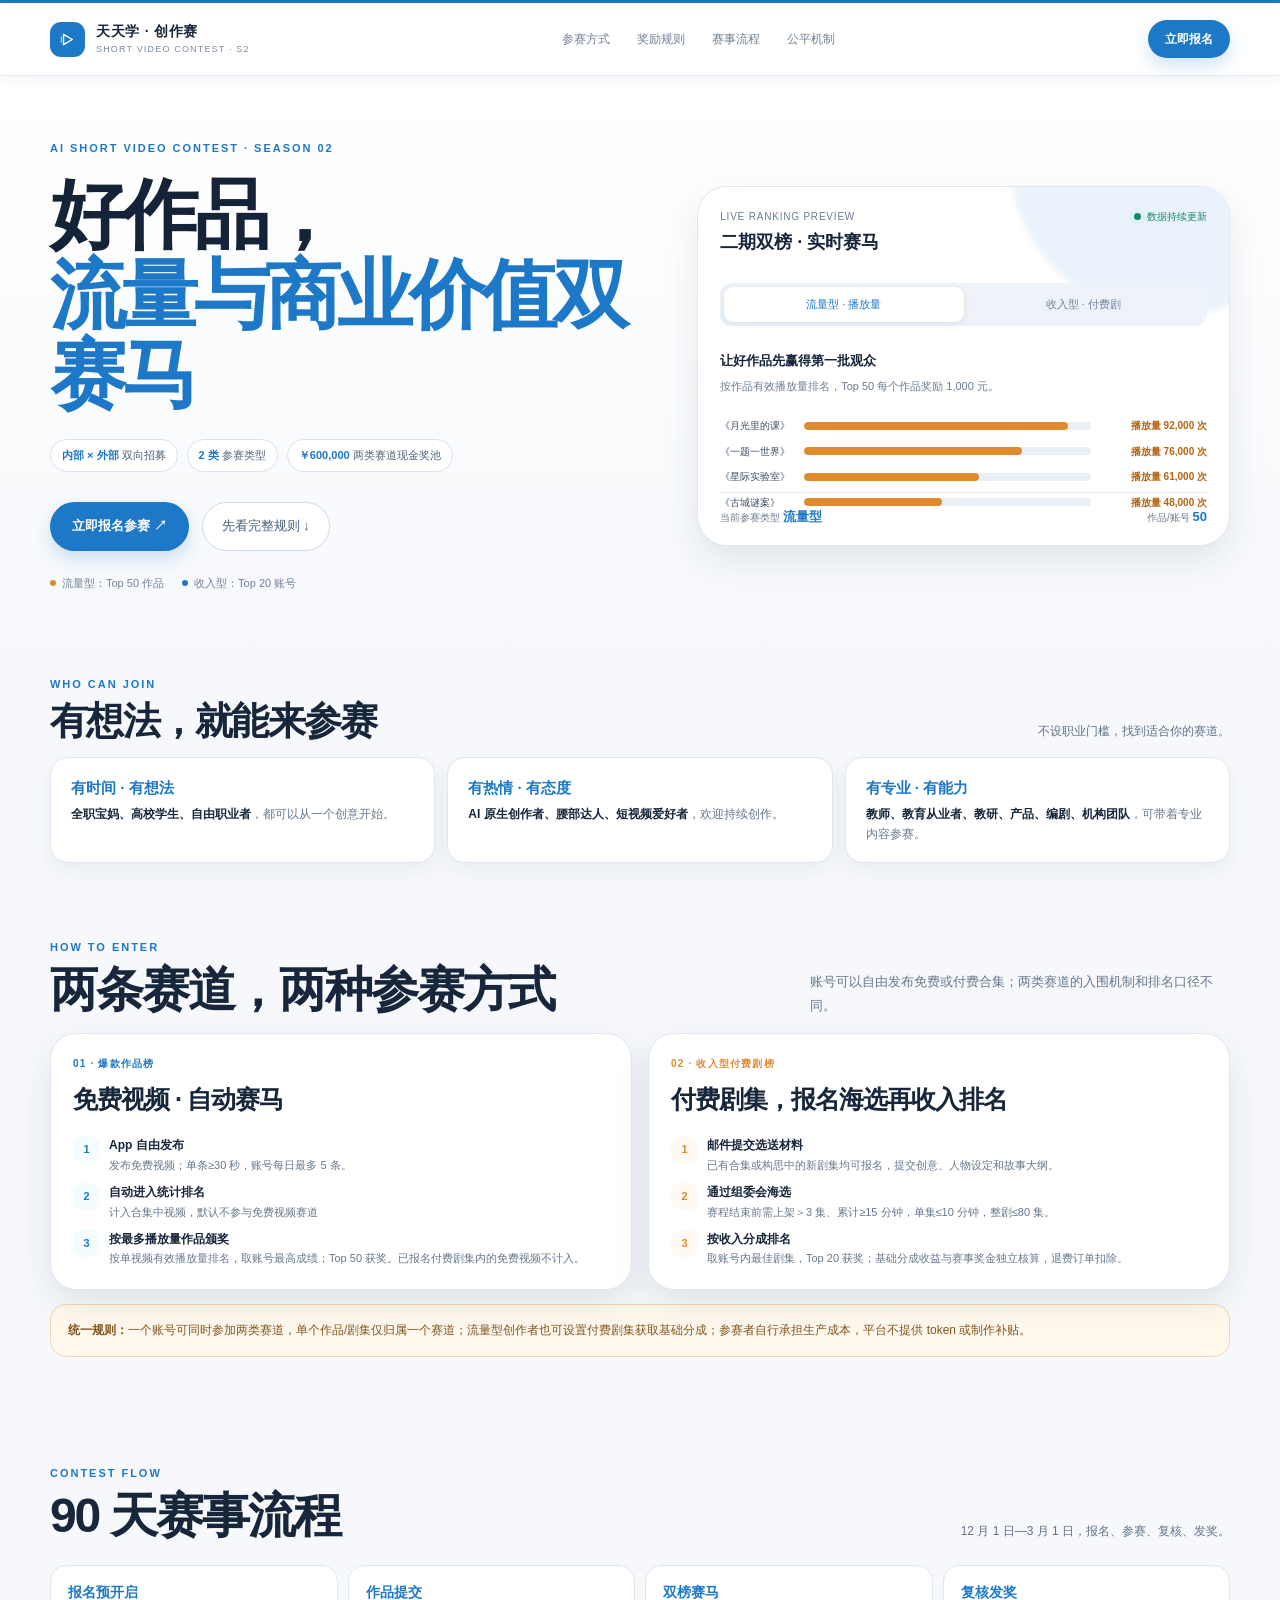
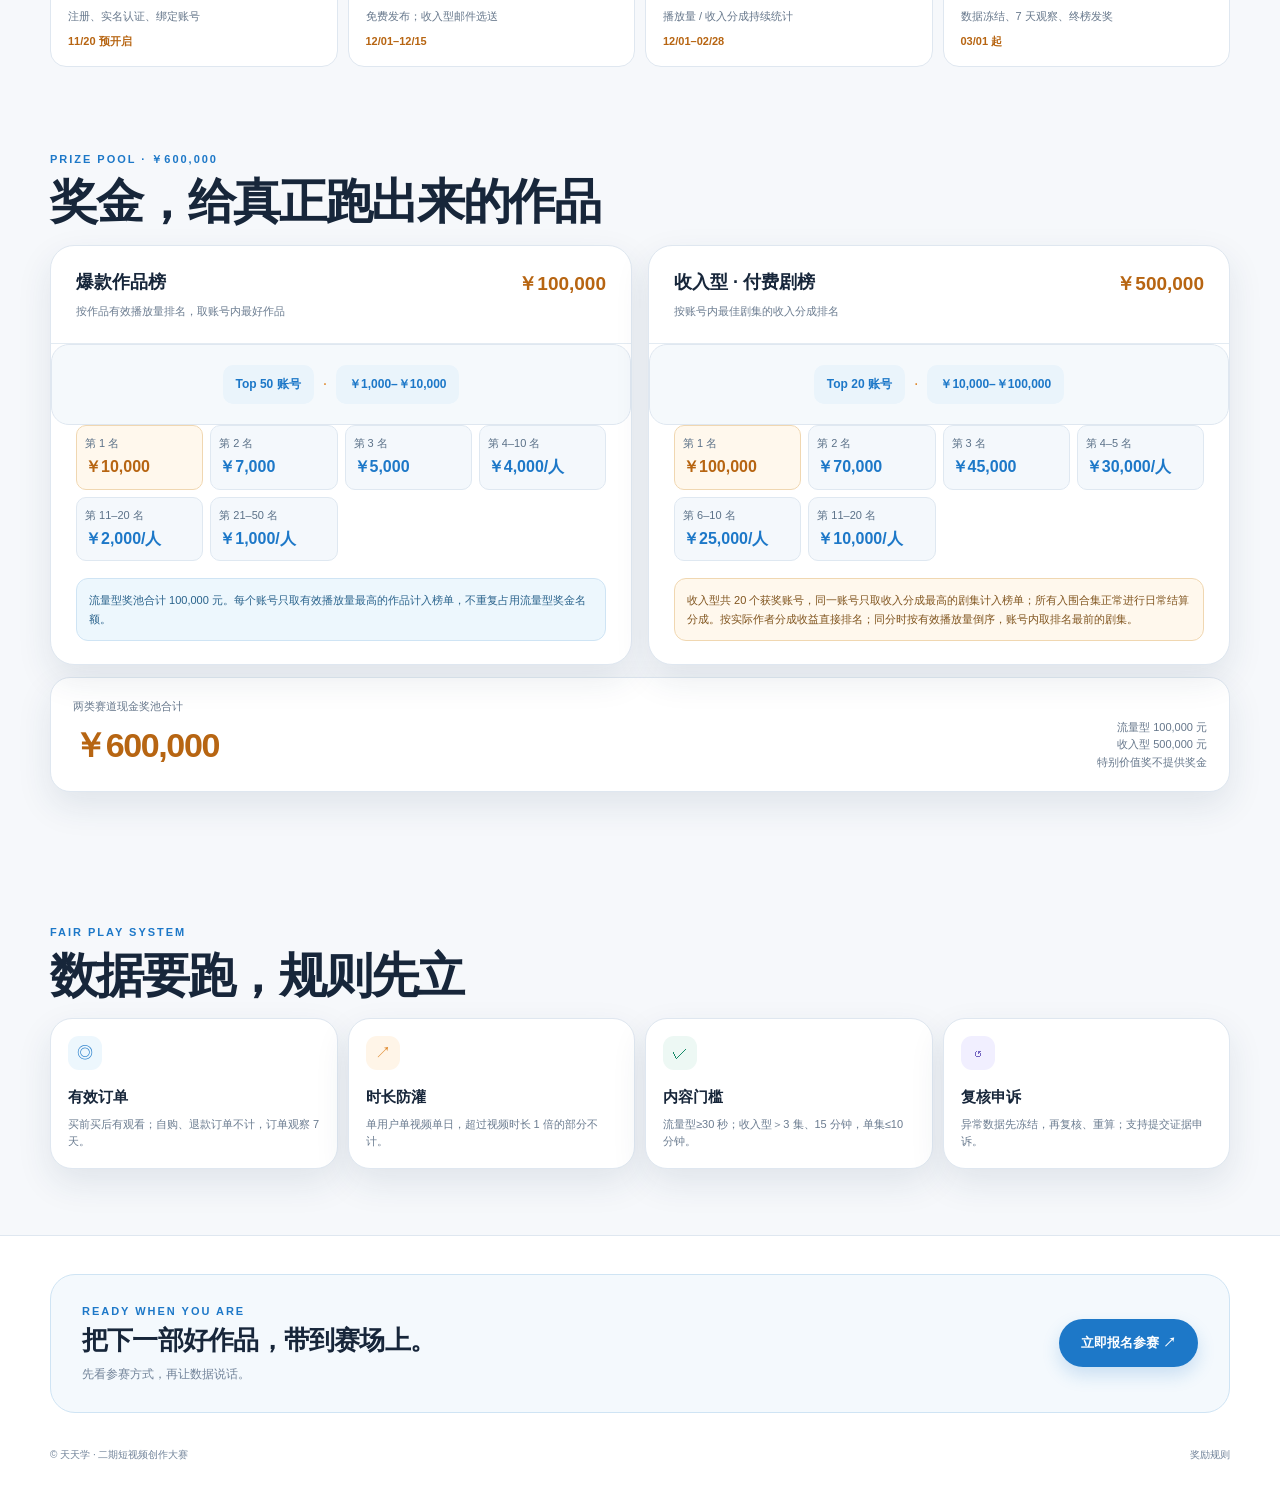
==== contest/index.html @ 8c6a4ad8 "feat: add contest signup demo flow" ====
<!doctype html>
<html lang="zh-CN">
<head>
  <meta charset="utf-8">
  <meta name="viewport" content="width=device-width, initial-scale=1, viewport-fit=cover">
  <meta name="theme-color" content="#ffffff">
  <title>二期短视频创作大赛｜流量与收入双赛马</title>
  <style>
    :root{
      --bg:#07111e;--bg2:#0c1a2b;--panel:#0f2237;--panel2:#112a43;--line:rgba(189,219,249,.14);
      --text:#eff6ff;--muted:#8da7be;--soft:#bfd1e2;--gold:#f4bd67;--gold2:#ffd99b;
      --cyan:#7dd9ff;--blue:#7e9cff;--green:#7fe0b3;--danger:#ff9d9d;--shadow:0 20px 70px rgba(0,0,0,.28);
      --radius:24px;--max:1180px;
    }
    *{box-sizing:border-box}html{scroll-behavior:smooth}body{margin:0;background:radial-gradient(circle at 15% -10%,#1d4160 0,transparent 38%),radial-gradient(circle at 96% 14%,#2d2648 0,transparent 26%),var(--bg);color:var(--text);font-family:-apple-system,BlinkMacSystemFont,"PingFang SC","Noto Sans SC","Microsoft YaHei",sans-serif;line-height:1.55;-webkit-font-smoothing:antialiased}a{color:inherit;text-decoration:none}button,input{font:inherit}button{cursor:pointer}::selection{background:#7dd9ff33}.wrap{width:min(var(--max),calc(100% - 40px));margin:0 auto}.eyebrow{color:var(--gold);font-size:11px;letter-spacing:.18em;font-weight:800;text-transform:uppercase}.muted{color:var(--muted)}
    .topline{height:3px;background:linear-gradient(90deg,var(--gold),#ff8b6b 36%,var(--cyan) 72%,#8f9bff)}
    .nav{position:sticky;top:0;z-index:20;background:rgba(7,17,30,.82);backdrop-filter:blur(18px);border-bottom:1px solid var(--line)}.nav-inner{height:72px;display:flex;align-items:center;justify-content:space-between;gap:20px}.brand{display:flex;align-items:center;gap:11px}.brand-mark{width:35px;height:35px;border:1px solid #ffffff32;border-radius:11px;display:grid;place-items:center;background:linear-gradient(145deg,#f6bf6a,#c17645 55%,#6b4166);box-shadow:0 0 0 4px #f4bd6711,0 8px 24px #0005}.brand-mark svg{width:19px}.brand strong{display:block;font-size:14px;letter-spacing:.05em}.brand small{display:block;color:var(--muted);font-size:9px;letter-spacing:.13em;margin-top:1px}.nav-links{display:flex;align-items:center;gap:27px;color:var(--soft);font-size:12px}.nav-links a{opacity:.82;transition:.2s}.nav-links a:hover{color:var(--gold2);opacity:1}.nav-cta,.hero-cta{border:0;border-radius:999px;background:linear-gradient(135deg,#f7c16d,#db8a61);color:#25180d;font-weight:800;box-shadow:0 10px 28px #e69f5d35;transition:transform .2s,box-shadow .2s}.nav-cta{padding:10px 17px;font-size:12px}.nav-cta:hover,.hero-cta:hover{transform:translateY(-2px);box-shadow:0 15px 34px #e69f5d55}.mobile-menu{display:none;border:0;background:#ffffff0e;color:var(--text);width:38px;height:38px;border-radius:11px}
    .hero{position:relative;padding:86px 0 80px;overflow:hidden}.hero:before{content:"";position:absolute;inset:0;pointer-events:none;background:linear-gradient(90deg,transparent 0 58%,#f4bd6708 58% 58.2%,transparent 58.2% 100%),linear-gradient(0deg,transparent 0 76%,#7dd9ff08 76% 76.2%,transparent 76.2% 100%);mask-image:linear-gradient(180deg,#000,transparent)}.hero-grid{position:relative;display:grid;grid-template-columns:1.04fr .96fr;align-items:center;gap:70px}.hero h1{font-size:clamp(42px,6vw,76px);line-height:1.05;letter-spacing:-.055em;margin:18px 0 21px;max-width:640px}.hero h1 span{background:linear-gradient(100deg,#fff 6%,#f4bd67 56%,#7dd9ff 96%);-webkit-background-clip:text;background-clip:text;color:transparent}.hero-lede{max-width:530px;color:var(--soft);font-size:17px;line-height:1.8;margin:0}.hero-badges{display:flex;flex-wrap:wrap;gap:9px;margin:25px 0 30px}.badge{border:1px solid var(--line);border-radius:999px;padding:7px 11px;color:var(--soft);font-size:11px;background:#ffffff06}.badge b{color:var(--gold2);font-weight:700}.hero-actions{display:flex;align-items:center;gap:13px;flex-wrap:wrap}.hero-cta{padding:14px 22px;font-size:13px}.ghost-cta{border:1px solid var(--line);background:#ffffff05;border-radius:999px;padding:13px 19px;color:var(--soft);font-size:13px;transition:.2s}.ghost-cta:hover{background:#ffffff0f;border-color:#ffffff35;color:#fff}.hero-footnote{display:flex;gap:18px;margin-top:24px;color:var(--muted);font-size:11px}.hero-footnote span{display:inline-flex;align-items:center;gap:6px}.dot{width:6px;height:6px;border-radius:50%;background:var(--gold)}.dot.blue{background:var(--cyan)}
    .scoreboard{position:relative;min-height:405px;padding:22px;border:1px solid #ffffff1b;border-radius:30px;background:linear-gradient(160deg,#16324bdb,#0c1728e6);box-shadow:var(--shadow);overflow:hidden}.scoreboard:before{content:"";position:absolute;width:320px;height:320px;border-radius:50%;top:-190px;right:-100px;background:#f4bd6726;filter:blur(3px)}.score-top{position:relative;display:flex;align-items:flex-start;justify-content:space-between;gap:12px}.score-top small{display:block;color:var(--muted);font-size:10px;letter-spacing:.08em}.score-top h3{font-size:18px;margin:5px 0 0}.live-dot{display:flex;align-items:center;gap:6px;color:var(--green);font-size:10px}.live-dot i{width:7px;height:7px;border-radius:50%;background:var(--green);box-shadow:0 0 0 5px #7fe0b31c}.score-tabs{position:relative;display:grid;grid-template-columns:1fr 1fr;margin-top:26px;padding:4px;border-radius:12px;background:#06132199}.score-tab{border:0;background:transparent;color:var(--muted);padding:9px;border-radius:9px;font-size:11px}.score-tab.active{color:#fff;background:#ffffff12;box-shadow:inset 0 0 0 1px #ffffff12}.score-main{position:relative;margin-top:25px}.score-main h4{margin:0 0 7px;font-size:13px;color:var(--soft)}.score-main p{margin:0;color:var(--muted);font-size:11px;line-height:1.6}.score-bars{display:grid;gap:12px;margin-top:22px}.bar-row{display:grid;grid-template-columns:76px 1fr 47px;align-items:center;gap:8px;font-size:10px}.bar-row label{color:var(--soft);white-space:nowrap;overflow:hidden;text-overflow:ellipsis}.bar-track{height:8px;border-radius:99px;background:#ffffff0d;overflow:hidden}.bar-fill{height:100%;border-radius:99px;background:linear-gradient(90deg,var(--gold),#f28b69)}.bar-fill.blue{background:linear-gradient(90deg,var(--cyan),var(--blue))}.bar-row em{font-style:normal;text-align:right;color:var(--gold2);font-weight:700}.score-footer{position:absolute;left:22px;right:22px;bottom:18px;display:flex;justify-content:space-between;gap:12px;padding-top:14px;border-top:1px solid var(--line);font-size:10px;color:var(--muted)}.score-footer strong{color:#fff;font-size:13px}
    .section{padding:95px 0}.section-head{display:flex;align-items:end;justify-content:space-between;gap:30px;margin-bottom:30px}.section-head h2{font-size:clamp(29px,4vw,48px);line-height:1.1;letter-spacing:-.045em;margin:8px 0 0}.section-head p{max-width:420px;color:var(--muted);font-size:13px;line-height:1.8;margin:0}.objectives{display:grid;grid-template-columns:repeat(3,1fr);gap:14px}.objective{position:relative;padding:23px;border:1px solid var(--line);border-radius:var(--radius);background:linear-gradient(145deg,#ffffff0a,#ffffff03);min-height:185px;overflow:hidden}.objective:after{content:"";position:absolute;width:140px;height:140px;border-radius:50%;right:-50px;bottom:-65px;background:#7dd9ff0b}.objective:nth-child(2):after{background:#f4bd670d}.objective:nth-child(3):after{background:#8d86ff12}.objective-no{display:inline-grid;place-items:center;width:30px;height:30px;border-radius:10px;background:#ffffff0b;color:var(--gold);font-size:11px;font-weight:800}.objective h3{font-size:17px;margin:20px 0 7px}.objective p{color:var(--muted);font-size:12px;line-height:1.75;margin:0;max-width:260px}
    .track-grid{display:grid;grid-template-columns:1fr 1fr;gap:16px}.track{position:relative;padding:28px;border:1px solid var(--line);border-radius:26px;min-height:370px;overflow:hidden}.track.flow{background:linear-gradient(145deg,#162f49,#102239)}.track.sales{background:linear-gradient(145deg,#2d2431,#171c2d)}.track:before{content:"";position:absolute;inset:auto -60px -110px auto;width:280px;height:280px;border-radius:50%;background:#7dd9ff10}.track.sales:before{background:#f4bd6711}.track-head{position:relative;display:flex;justify-content:space-between;gap:15px}.track-kicker{font-size:10px;color:var(--cyan);letter-spacing:.12em;font-weight:800}.sales .track-kicker{color:var(--gold)}.track h3{font-size:28px;margin:8px 0 9px;letter-spacing:-.04em}.track-desc{position:relative;color:var(--soft);font-size:13px;line-height:1.75;max-width:380px;margin:0}.track-chip{flex:none;align-self:flex-start;padding:7px 9px;border-radius:8px;color:#c9f0ff;background:#7dd9ff12;border:1px solid #7dd9ff2b;font-size:10px}.sales .track-chip{color:#ffe1ac;background:#f4bd6712;border-color:#f4bd672d}.track-metrics{position:relative;display:grid;grid-template-columns:repeat(3,1fr);gap:8px;margin-top:26px}.track-metrics div{padding:11px 10px;border-radius:12px;background:#ffffff08}.track-metrics b{display:block;font-size:19px}.track-metrics span{display:block;color:var(--muted);font-size:10px;margin-top:2px}.track-foot{position:absolute;bottom:25px;left:28px;right:28px;display:flex;align-items:center;justify-content:space-between;gap:10px;padding-top:17px;border-top:1px solid #ffffff14;color:var(--muted);font-size:11px}.track-foot a{color:var(--gold2);font-weight:700}.flow .track-foot a{color:var(--cyan)}
    .timeline{display:grid;grid-template-columns:repeat(7,1fr);gap:0;position:relative}.timeline:before{content:"";position:absolute;top:18px;left:8%;right:8%;height:1px;background:linear-gradient(90deg,var(--gold),#ffffff30 52%,var(--cyan))}.step{position:relative;text-align:center}.step-dot{position:relative;margin:0 auto 17px;width:36px;height:36px;display:grid;place-items:center;border:1px solid #ffffff32;border-radius:50%;background:var(--bg2);color:var(--gold);font-size:11px;font-weight:800;box-shadow:0 0 0 6px var(--bg)}.step:nth-child(n+5) .step-dot{color:var(--cyan)}.step b{display:block;font-size:12px}.step span{display:block;color:var(--muted);font-size:10px;line-height:1.6;margin:6px auto 0;max-width:104px}
    .rules-grid{display:grid;grid-template-columns:1fr 1fr;gap:16px}.rule-card{border:1px solid var(--line);border-radius:24px;background:#ffffff05;overflow:hidden}.rule-card-head{padding:23px 25px;border-bottom:1px solid var(--line);display:flex;align-items:flex-start;justify-content:space-between;gap:15px}.rule-card-head h3{font-size:18px;margin:0}.rule-card-head p{font-size:11px;color:var(--muted);margin:6px 0 0}.rule-card-head .sum{font-size:19px;color:var(--gold);font-weight:800;white-space:nowrap}.rule-list{list-style:none;padding:6px 25px 18px;margin:0}.rule-list li{position:relative;padding:12px 0 12px 22px;border-bottom:1px solid #ffffff0b;color:var(--soft);font-size:12px}.rule-list li:last-child{border-bottom:0}.rule-list li:before{content:"";position:absolute;left:0;top:18px;width:8px;height:8px;border-radius:50%;background:var(--gold)}.flow-card .rule-list li:before{background:var(--cyan)}.rule-list b{color:#fff}.winner-note{margin:0 25px 23px;padding:12px;border-radius:12px;background:#f4bd6710;border:1px solid #f4bd6724;color:#f8dbaa;font-size:11px;line-height:1.65}.flow-card .winner-note{background:#7dd9ff0d;border-color:#7dd9ff24;color:#c6efff}.prize-ladder{display:grid;grid-template-columns:repeat(4,1fr);gap:7px;padding:0 25px 17px}.prize-row{padding:9px 8px;border-radius:10px;background:#ffffff08;min-height:55px}.prize-row small{display:block;color:var(--muted);font-size:9px}.prize-row strong{display:block;margin-top:3px;color:#fff;font-size:14px}.prize-row:first-child{background:linear-gradient(135deg,#f4bd672c,#ffffff08);border:1px solid #f4bd6740}.prize-row:first-child strong{color:var(--gold2)}
    .formula{display:flex;align-items:center;justify-content:center;gap:9px;flex-wrap:wrap;padding:20px;border:1px solid var(--line);border-radius:18px;background:linear-gradient(145deg,#ffffff09,#ffffff03);font-size:12px;color:var(--soft)}.formula strong{padding:10px 13px;border-radius:10px;background:#7dd9ff11;color:#cff4ff}.formula i{font-style:normal;color:var(--gold);font-size:16px}.formula em{font-style:normal;color:var(--muted);font-size:10px}.pool-total{display:flex;align-items:end;justify-content:space-between;gap:20px;margin-top:15px;padding:20px 22px;border-radius:20px;background:linear-gradient(110deg,#1e3148,#18233b);border:1px solid #ffffff18}.pool-total small{display:block;color:var(--muted);font-size:11px}.pool-total strong{display:block;margin-top:4px;color:var(--gold2);font-size:34px;letter-spacing:-.04em}.pool-total span{color:var(--soft);font-size:11px;line-height:1.6;text-align:right;max-width:220px}
    .governance{display:grid;grid-template-columns:1fr 1fr;gap:14px}.gov-card{padding:23px;border:1px solid var(--line);border-radius:22px;background:#ffffff05}.gov-card h3{font-size:16px;margin:0 0 7px}.gov-card p{margin:0;color:var(--muted);font-size:12px;line-height:1.75}.gov-icon{width:34px;height:34px;border-radius:11px;display:grid;place-items:center;margin-bottom:15px;background:#7dd9ff11;color:var(--cyan)}.gov-card:nth-child(2) .gov-icon{background:#f4bd6711;color:var(--gold)}.gov-card:nth-child(3) .gov-icon{background:#7fe0b311;color:var(--green)}.gov-card:nth-child(4) .gov-icon{background:#9b8dff12;color:#bbb1ff}.accordion{border-top:1px solid var(--line)}.accordion-item{border-bottom:1px solid var(--line)}.accordion-btn{width:100%;display:flex;align-items:center;justify-content:space-between;gap:16px;padding:18px 0;border:0;background:none;color:#fff;text-align:left;font-weight:700;font-size:13px}.accordion-btn span:last-child{color:var(--muted);font-size:18px;font-weight:400;transition:transform .2s}.accordion-btn[aria-expanded="true"] span:last-child{transform:rotate(45deg);color:var(--gold)}.accordion-panel{display:grid;grid-template-rows:0fr;transition:grid-template-rows .25s}.accordion-panel>div{overflow:hidden;color:var(--muted);font-size:12px;line-height:1.8}.accordion-panel.open{grid-template-rows:1fr}.accordion-panel.open>div{padding:0 0 17px}.accordion-panel ul{margin:0;padding-left:18px}.accordion-panel li{margin:5px 0}
    .faq{display:grid;grid-template-columns:.82fr 1.18fr;gap:60px;align-items:start}.faq-intro h2{margin:8px 0 12px;font-size:clamp(30px,4vw,48px);line-height:1.08;letter-spacing:-.05em}.faq-intro p{margin:0;color:var(--muted);font-size:13px;line-height:1.8}.faq-list .accordion-btn{padding:16px 0;font-size:12px}.faq-list .accordion-panel>div{font-size:11px}
    .footer{padding:75px 0 40px;border-top:1px solid var(--line);background:linear-gradient(180deg,transparent,#06101b)}.footer-cta{display:flex;align-items:center;justify-content:space-between;gap:25px;padding:28px 31px;border:1px solid #f4bd6736;border-radius:25px;background:linear-gradient(110deg,#f4bd6714,#7dd9ff09)}.footer-cta h2{margin:0;font-size:26px;letter-spacing:-.03em}.footer-cta p{margin:5px 0 0;color:var(--muted);font-size:12px}.footer-bottom{display:flex;justify-content:space-between;gap:20px;margin-top:34px;color:#668096;font-size:10px}.footer-links{display:flex;gap:17px}.footer-links a:hover{color:var(--soft)}
    .modal-backdrop{position:fixed;z-index:50;inset:0;padding:20px;display:none;align-items:center;justify-content:center;background:#02060dcc;backdrop-filter:blur(8px)}.modal-backdrop.show{display:flex}.modal{width:min(520px,100%);max-height:90vh;overflow:auto;border:1px solid #ffffff24;border-radius:25px;background:linear-gradient(160deg,#13283f,#0c1828);box-shadow:var(--shadow);padding:27px}.modal-head{display:flex;align-items:flex-start;justify-content:space-between;gap:15px}.modal-head h3{margin:0;font-size:22px}.modal-head p{margin:6px 0 0;color:var(--muted);font-size:12px}.modal-close{width:32px;height:32px;border:1px solid var(--line);border-radius:10px;background:#ffffff08;color:var(--soft);font-size:19px}.form-grid{display:grid;gap:14px;margin-top:23px}.field label{display:block;color:var(--soft);font-size:11px;margin-bottom:6px}.field input,.field select{width:100%;height:44px;border:1px solid var(--line);border-radius:11px;background:#ffffff08;color:#fff;padding:0 12px;outline:none}.field input:focus,.field select:focus{border-color:#7dd9ff73;box-shadow:0 0 0 3px #7dd9ff12}.type-choice{display:grid;grid-template-columns:1fr 1fr;gap:9px}.type-choice label{position:relative;display:block;padding:13px;border:1px solid var(--line);border-radius:12px;background:#ffffff05;color:var(--soft);font-size:12px;cursor:pointer}.type-choice input{position:absolute;opacity:0}.type-choice label:has(input:checked){border-color:#f4bd6773;background:#f4bd6712;color:#fff}.modal-note{margin-top:15px;padding:11px;border-radius:10px;background:#ffffff08;color:var(--muted);font-size:10px;line-height:1.65}.modal-actions{display:flex;gap:10px;margin-top:20px}.modal-actions button{flex:1;height:44px;border-radius:11px}.modal-submit{border:0;background:linear-gradient(135deg,#f7c16d,#db8a61);color:#25180d;font-weight:800}.modal-cancel{border:1px solid var(--line);background:#ffffff06;color:var(--soft)}.toast{position:fixed;z-index:60;left:50%;bottom:25px;transform:translateX(-50%) translateY(20px);opacity:0;pointer-events:none;max-width:calc(100% - 40px);padding:12px 15px;border:1px solid #ffffff24;border-radius:12px;background:#10283eeF;color:#fff;font-size:12px;box-shadow:var(--shadow);transition:.25s}.toast.show{opacity:1;transform:translateX(-50%)}
    @media(max-width:900px){.hero-grid{gap:35px}.timeline{grid-template-columns:repeat(4,1fr);row-gap:28px}.timeline:before{display:none}.step-dot{margin-bottom:10px}.rules-grid,.governance{grid-template-columns:1fr}.faq{gap:30px}}
    @media(max-width:680px){.wrap{width:min(100% - 28px,540px)}.nav-inner{height:62px}.nav-links{display:none;position:absolute;top:62px;left:14px;right:14px;padding:12px;border:1px solid var(--line);border-radius:16px;background:#0d1c2df7;box-shadow:var(--shadow)}.nav-links.mobile-open{display:grid;gap:0}.nav-links.mobile-open a{padding:11px 8px;border-bottom:1px solid #ffffff0b}.nav-links.mobile-open a:last-child{border-bottom:0}.mobile-menu{display:grid;place-items:center}.hero{padding:57px 0 55px}.hero-grid{grid-template-columns:1fr;gap:38px}.hero h1{font-size:46px}.hero-lede{font-size:15px}.hero-footnote{flex-wrap:wrap;gap:10px 15px}.scoreboard{min-height:370px}.section{padding:67px 0}.section-head{display:block;margin-bottom:22px}.section-head p{margin-top:12px}.objectives,.track-grid{grid-template-columns:1fr}.objective{min-height:auto}.track{min-height:355px}.timeline{grid-template-columns:repeat(2,1fr);gap:25px 8px}.step{padding:0 3px}.step span{max-width:140px}.prize-ladder{grid-template-columns:repeat(3,1fr)}.formula{justify-content:flex-start}.pool-total{display:block}.pool-total span{display:block;text-align:left;margin-top:8px}.footer-cta{display:block;padding:23px}.footer-cta .hero-cta{margin-top:17px}.footer-bottom{display:block}.footer-links{margin-top:12px}.modal{padding:22px}.hero-actions{width:100%}.hero-cta,.ghost-cta{flex:1;text-align:center}.brand small{display:none}}
    @media(max-width:380px){.hero h1{font-size:41px}.track-metrics b{font-size:17px}.prize-ladder{grid-template-columns:repeat(2,1fr)}}
    .entry-grid{display:grid;grid-template-columns:1fr 1fr;gap:16px}.entry-card{padding:26px;border:1px solid var(--line);border-radius:26px;background:linear-gradient(145deg,#162f49,#102239)}.entry-card.sales-entry{background:linear-gradient(145deg,#2d2431,#171c2d)}.entry-card h3{margin:8px 0 9px;font-size:25px;letter-spacing:-.04em}.entry-card p{margin:0;color:var(--soft);font-size:13px;line-height:1.75}.entry-kicker{color:var(--cyan);font-size:10px;letter-spacing:.12em;font-weight:800}.sales-entry .entry-kicker{color:var(--gold)}.entry-steps{display:grid;gap:9px;margin-top:20px}.entry-step{display:grid;grid-template-columns:27px 1fr;gap:9px;align-items:start}.entry-step i{width:27px;height:27px;border-radius:9px;display:grid;place-items:center;background:#7dd9ff16;color:var(--cyan);font-style:normal;font-size:11px;font-weight:800}.sales-entry .entry-step i{background:#f4bd6716;color:var(--gold)}.entry-step b{display:block;font-size:12px}.entry-step span{display:block;margin-top:2px;color:var(--muted);font-size:11px;line-height:1.55}.entry-note{margin-top:14px;padding:15px 17px;border:1px solid #f4bd6730;border-radius:16px;background:#f4bd670b;color:#f8dbaa;font-size:12px;line-height:1.7}.value-award{margin-top:15px;padding:22px 25px;border:1px solid #9b8dff36;border-radius:22px;background:linear-gradient(110deg,#9b8dff10,#7dd9ff08)}.value-award-head{display:flex;align-items:flex-start;justify-content:space-between;gap:18px}.value-award h3{margin:0;font-size:18px}.value-award p{margin:5px 0 0;color:var(--muted);font-size:11px;line-height:1.6}.value-award strong{color:#d0caff;font-size:18px;white-space:nowrap}.value-award-grid{display:grid;grid-template-columns:repeat(3,1fr);gap:8px;margin-top:16px}.value-award-grid div{padding:11px;border-radius:11px;background:#ffffff08}.value-award-grid b{display:block;font-size:15px}.value-award-grid span{display:block;margin-top:3px;color:var(--muted);font-size:10px}.value-award-note{margin-top:13px;color:#bcb6e9;font-size:10px;line-height:1.6}
    @media(max-width:680px){.entry-grid{grid-template-columns:1fr}.value-award-head{display:block}.value-award-head strong{display:block;margin-top:10px}.value-award-grid{grid-template-columns:1fr}}

    /* S2 light mode: clear, compact and content-first */
    :root{
      --bg:#f6f8fb;--bg2:#ffffff;--panel:#ffffff;--panel2:#f8fafc;--line:#dfe7f0;
      --text:#17263a;--muted:#66778b;--soft:#3b4d63;--gold:#e08a2e;--gold2:#b76512;
      --cyan:#1d78c8;--blue:#4b69c6;--green:#168a68;--danger:#c74848;--shadow:0 14px 35px rgba(31,56,86,.10)
    }
    body{background:#f6f8fb;color:var(--text)}
    .topline{height:3px;background:#1d78c8}
    .nav{background:rgba(255,255,255,.94);border-bottom:1px solid #e4ebf3;box-shadow:0 3px 16px rgba(31,56,86,.06)}
    .nav-links.mobile-open{background:#fff!important;border-color:#dfe7f0;box-shadow:var(--shadow)}
    .brand-mark{background:#1d78c8;border:0;box-shadow:none}
    .brand small{color:#7b8b9d}.nav-links{color:#51647a}.nav-links a:hover{color:#1d78c8}
    .nav-cta,.hero-cta{background:#1d78c8;color:#fff;box-shadow:0 8px 18px rgba(29,120,200,.2)}
    .mobile-menu{background:#eef4fa;color:#1d78c8}
    .hero{padding:64px 0 54px;background:linear-gradient(180deg,#fff 0,#f6f8fb 100%)}
    .hero:before{background:none}.hero h1{color:#142337}.hero h1 span{background:none;color:#1d78c8}
    .hero-lede,.section-head p{color:#617389}.eyebrow{color:#1d78c8}.badge{border-color:#d8e3ee;background:#fff;color:#51647a}.badge b{color:#1d78c8}
    .ghost-cta{border-color:#cfdbe8;background:#fff;color:#466078}.ghost-cta:hover{background:#f1f6fb;border-color:#9ebbd6;color:#1d78c8}
    .hero-footnote{color:#718399}.dot{background:#e08a2e}.dot.blue{background:#1d78c8}
    .scoreboard,.objective,.track,.entry-card,.rule-card,.gov-card,.value-award,.modal{background:#fff!important;border-color:#dfe7f0;box-shadow:var(--shadow);color:var(--text)}
    .scoreboard{min-height:360px}.scoreboard:before{background:#eaf3fb}.score-top small,.score-main p,.score-footer,.track-desc,.entry-card p,.rule-card-head p,.gov-card p,.value-award p{color:#6b7c90}
    .score-top h3,.score-main h4,.track h3,.entry-card h3,.rule-card-head h3,.gov-card h3,.value-award h3{color:#17263a}
    .score-tabs{background:#edf3f8}.score-tab{color:#718399}.score-tab.active{background:#fff;color:#1d78c8;box-shadow:0 2px 7px rgba(31,56,86,.10)}
    .score-bars{gap:10px}.bar-track{background:#e8eff5}.bar-fill{background:#e08a2e}.bar-fill.blue{background:#1d78c8}.bar-row em{color:#b76512}.score-footer{border-color:#e3ebf2}.score-footer strong{color:#1d78c8}
    .bar-row{grid-template-columns:76px 1fr 108px}.bar-row em{white-space:nowrap;font-size:10px}
    .section{padding:66px 0}.section-head{margin-bottom:22px}.section-head h2{color:#17263a}.section-head p{font-size:12px}
    .objective{min-height:145px;padding:20px}.objective:after{background:#edf5fb}.objective h3{margin:14px 0 5px;font-size:16px}.objective p{color:#6b7c90}
    .track.flow,.track.sales{background:#fff!important}.track:before{background:#edf5fb}.track.sales:before{background:#fff5e8}.track-kicker{color:#1d78c8}.sales .track-kicker{color:#e08a2e}.track-chip{color:#1d78c8;background:#edf5fb;border-color:#cfe4f4}.sales .track-chip{color:#b76512;background:#fff5e8;border-color:#f0d7b1}.track-metrics div,.prize-row,.value-award-grid div{background:#f5f8fb}.track-metrics b{color:#17263a}.track-metrics span,.track-foot{color:#718399}.track-foot{border-color:#e3ebf2}.track-foot a{color:#1d78c8}.flow .track-foot a{color:#1d78c8}
    .timeline:before{background:#c5d8ea}.step-dot{background:#fff;border-color:#bdd2e6;box-shadow:0 0 0 6px #f6f8fb;color:#1d78c8}.step:nth-child(n+5) .step-dot{color:#e08a2e}.step b{color:#263b52}.step span{color:#718399}
    .rule-card-head{border-color:#e3ebf2}.rule-card-head .sum{color:#b76512}.rule-list li{border-color:#edf1f5;color:#53677e}.rule-list li:before{background:#e08a2e}.flow-card .rule-list li:before{background:#1d78c8}.rule-list b{color:#20364e}.formula{background:#f5f9fc;border-color:#dfe7f0;color:#53677e}.formula strong{background:#eaf4fb;color:#1d78c8}.formula i{color:#e08a2e}.formula em{color:#718399}.winner-note,.entry-note{background:#fff8ed;border-color:#f0d7b1;color:#80551f}.flow-card .winner-note{background:#edf7fd;border-color:#cfe4f4;color:#2a638c}.pool-total{background:#fff;border-color:#dfe7f0;box-shadow:var(--shadow)}.pool-total strong{color:#b76512}.pool-total span{color:#66778b}
    .value-award{background:#fff!important}.value-award strong{color:#b76512}.value-award-grid div{border:1px solid #e5ecf3}.value-award-grid span,.value-award-note{color:#718399}
    .governance .gov-icon{background:#edf7fd;color:#1d78c8}.governance .gov-card:nth-child(2) .gov-icon{background:#fff5e8;color:#e08a2e}.governance .gov-card:nth-child(3) .gov-icon{background:#edf8f4;color:#168a68}.governance .gov-card:nth-child(4) .gov-icon{background:#f1efff;color:#7465c1}
    .accordion,.accordion-item{border-color:#dfe7f0}.accordion-btn{color:#20364e}.accordion-btn span:last-child{color:#718399}.accordion-btn[aria-expanded="true"] span:last-child{color:#1d78c8}.accordion-panel>div{color:#66778b}
    .footer{padding:55px 0 32px;background:#fff;border-top:1px solid #dfe7f0}.footer-cta{background:#f4f9fd;border-color:#cfe4f4}.footer-cta h2{color:#17263a}.footer-cta p,.footer-bottom{color:#718399}.footer-links a:hover{color:#1d78c8}
    /* 极简信息架构：首屏 → 参赛方式 → 奖金 → 核心规则 */
    #why,#flow,#faq,#special-awards{display:none}
    #flow{display:block;padding:42px 0 18px}.flow-mini{display:grid;grid-template-columns:repeat(4,1fr);gap:10px}.flow-mini-card{padding:16px 17px;background:#fff;border:1px solid #dfe7f0;border-radius:16px}.flow-mini-card b{display:block;color:#1d78c8;font-size:14px}.flow-mini-card span{display:block;margin-top:5px;color:#66778b;font-size:11px;line-height:1.55}.flow-mini-card em{display:block;margin-top:8px;color:#b76512;font-style:normal;font-size:11px;font-weight:700}
    .footer-links a[href="#faq"],.footer-links a[href="#why"]{display:none}
    #entry .section-head p,#prizes .section-head p,#rules .section-head p{display:none}
    .entry-steps,.entry-note,#rules .accordion{display:none}
    .hero-lede{display:none}
    .entry-card{min-height:0;padding:22px}.entry-card p{font-size:14px;line-height:1.65;margin-top:8px}
    #entry .section-head p{display:block;color:#66778b;font-size:13px}
    #entry .entry-steps{display:grid;gap:9px;margin-top:18px}
    #entry .entry-note{display:block;margin-top:14px}
    #entry .entry-card>p{display:none}
    #entry .section-head,#prizes .section-head,#rules .section-head{margin-bottom:16px}
    #rules .governance{grid-template-columns:repeat(4,1fr);gap:10px}.gov-card{padding:17px}.gov-card h3{font-size:15px}.gov-card p{font-size:11px;line-height:1.6}
    .prize-ladder .prize-row{background:#f4f8fc;border:1px solid #dfe8f1}.prize-ladder .prize-row small{color:#5b7188;font-size:11px}.prize-ladder .prize-row strong{color:#1d78c8!important;font-size:16px}.prize-ladder .prize-row:first-child{background:#fff8ed;border-color:#f0d7b1}.prize-ladder .prize-row:first-child strong{color:#b76512!important}
    .recruit-section{padding:30px 0 10px}.recruit-section .section-head{margin-bottom:14px}.recruit-section h2{font-size:clamp(25px,3vw,38px)}.recruit-grid{display:grid;grid-template-columns:repeat(3,1fr);gap:12px}.recruit-card{padding:18px 20px;background:#fff;border:1px solid #dfe7f0;border-radius:18px;box-shadow:0 8px 22px rgba(31,56,86,.06)}.recruit-card b{display:block;color:#1d78c8;font-size:15px}.recruit-card p{margin:6px 0 0;color:#66778b;font-size:12px;line-height:1.65}.recruit-card span{color:#17263a;font-weight:700}
    #prizes .pool-total{margin-top:12px}.footer{padding-top:38px}
    @media(max-width:900px){#rules .governance{grid-template-columns:repeat(2,1fr)}}
    @media(max-width:680px){#rules .governance{grid-template-columns:1fr 1fr}.entry-card p{font-size:13px}.recruit-grid,.flow-mini{grid-template-columns:1fr}}
    .modal-backdrop{background:rgba(16,35,55,.35)}.modal{box-shadow:0 25px 70px rgba(31,56,86,.22)}.modal-head p,.modal-note{color:#718399}.modal-close,.modal-cancel{background:#f5f8fb;color:#53677e;border-color:#dfe7f0}.field input,.field select{background:#fff;color:#20364e;border-color:#d6e1ec}.field input:focus,.field select:focus{border-color:#6ca8d8;box-shadow:0 0 0 3px #1d78c81a}.type-choice label{background:#f7fafc;color:#53677e;border-color:#dfe7f0}.type-choice label:has(input:checked){border-color:#6ca8d8;background:#edf7fd;color:#1d78c8}.toast{background:#18344f;color:#fff}
    @media(max-width:680px){.hero{padding:48px 0 42px}.section{padding:52px 0}.hero h1{font-size:42px}.scoreboard{min-height:340px}}
    .signup-progress{display:flex;align-items:center;gap:8px;margin:20px 0 4px;color:#8aa0b5;font-size:11px}.signup-progress span{padding:5px 8px;border-radius:999px;background:#f3f7fa}.signup-progress span.active{background:#eaf4fb;color:#1d78c8;font-weight:700}.signup-progress i{font-style:normal;color:#b4c2cf}.signup-summary{padding:13px 14px;border:1px solid #dfe7f0;border-radius:13px;background:#f7fafc;color:#53677e;font-size:12px;line-height:1.7}.signup-summary strong{color:#20364e}.signup-check{display:flex!important;align-items:flex-start;gap:9px;margin:3px 0 0!important;padding:12px 13px;border:1px solid #dfe7f0;border-radius:12px;background:#f7fafc;color:#53677e!important;font-size:12px!important;cursor:pointer}.signup-check input{width:16px!important;height:16px!important;margin:1px 0 0!important;accent-color:#1d78c8}.signup-bound{margin-top:10px;padding:10px 12px;border-left:3px solid #1d78c8;background:#edf7fd;border-radius:8px;color:#53677e;font-size:11px;line-height:1.6}.signup-bound strong{display:block;color:#20364e;font-size:13px}.signup-bound input{margin-top:6px!important;height:38px!important;background:#fff!important;color:#53677e!important}.signup-hint{margin:9px 0 0;color:#718399;font-size:11px;line-height:1.6}.signup-code-btn{justify-self:end;margin-top:-6px;padding:7px 11px;border:1px solid #cfe4f4;border-radius:9px;background:#edf7fd;color:#1d78c8;font-size:11px}.signup-success{text-align:center;padding:12px 5px 4px}.signup-success-mark{width:52px;height:52px;margin:0 auto 14px;border-radius:50%;display:grid;place-items:center;background:#edf8f4;color:#168a68;font-size:28px;font-weight:800}.signup-success h4{margin:0;color:#20364e;font-size:20px}.signup-success p{margin:8px 0 0;color:#718399;font-size:12px;line-height:1.7}.signup-reset{display:inline-block;margin-top:14px;border:0;background:none;color:#1d78c8;font-size:11px;text-decoration:underline;cursor:pointer}
  </style>
</head>
<body>
  <div class="topline"></div>
  <header class="nav">
    <div class="wrap nav-inner">
      <a class="brand" href="#top" aria-label="返回首页"><span class="brand-mark"><svg viewBox="0 0 24 24" fill="none"><path d="M7 5.5 18 12 7 18.5V5.5Z" stroke="#fff" stroke-width="1.8" stroke-linejoin="round"/><path d="M4.2 8.5v7" stroke="#fff" stroke-width="1.5" stroke-linecap="round" opacity=".7"/></svg></span><span><strong>天天学 · 创作赛</strong><small>SHORT VIDEO CONTEST · S2</small></span></a>
      <nav class="nav-links" aria-label="页面导航"><a href="#entry">参赛方式</a><a href="#prizes">奖励规则</a><a href="#flow">赛事流程</a><a href="#rules">公平机制</a></nav>
      <button class="nav-cta" data-open-modal>立即报名</button><button class="mobile-menu" aria-label="打开导航">☰</button>
    </div>
  </header>

  <main id="top">
    <section class="hero">
      <div class="wrap hero-grid">
        <div>
          <div class="eyebrow">AI SHORT VIDEO CONTEST · SEASON 02</div>
          <h1>好作品，<br><span>流量与商业价值双赛马</span></h1>
          <p class="hero-lede">二期面向集团内部与社会创作者开放。让作品先被看见，再用真实的付费订单与观看时长，跑出下一部值得被投资的好剧。</p>
          <div class="hero-badges"><span class="badge"><b>内部 × 外部</b> 双向招募</span><span class="badge"><b>2 类</b> 参赛类型</span><span class="badge"><b>￥600,000</b> 两类赛道现金奖池</span></div>
          <div class="hero-actions"><button class="hero-cta" data-open-modal>立即报名参赛 <span>↗</span></button><a class="ghost-cta" href="#rules">先看完整规则 ↓</a></div>
          <div class="hero-footnote"><span><i class="dot"></i> 流量型：Top 50 作品</span><span><i class="dot blue"></i> 收入型：Top 20 账号</span></div>
        </div>
        <div class="scoreboard" aria-label="赛事赛马预览">
          <div class="score-top"><div><small>LIVE RANKING PREVIEW</small><h3>二期双榜 · 实时赛马</h3></div><div class="live-dot"><i></i>数据持续更新</div></div>
          <div class="score-tabs" role="tablist"><button class="score-tab active" data-score-tab="flow">流量型 · 播放量</button><button class="score-tab" data-score-tab="sales">收入型 · 付费剧</button></div>
          <div class="score-main" id="score-main"><h4 id="score-title">让好作品先赢得第一批观众</h4><p id="score-desc">按作品有效播放量排名，Top 50 每个作品奖励 1,000 元。</p><div class="score-bars" id="score-bars"><div class="bar-row"><label>《月光里的课》</label><div class="bar-track"><div class="bar-fill" style="width:92%"></div></div><em>92%</em></div><div class="bar-row"><label>《一题一世界》</label><div class="bar-track"><div class="bar-fill" style="width:76%"></div></div><em>76%</em></div><div class="bar-row"><label>《星际实验室》</label><div class="bar-track"><div class="bar-fill" style="width:61%"></div></div><em>61%</em></div><div class="bar-row"><label>《古城谜案》</label><div class="bar-track"><div class="bar-fill" style="width:48%"></div></div><em>48%</em></div></div></div>
          <div class="score-footer"><span>当前参赛类型 <strong id="score-kind">流量型</strong></span><span>作品/账号 <strong id="score-count">50</strong></span></div>
        </div>
      </div>
    </section>

    <section class="section" id="why"><div class="wrap"><div class="section-head"><div><div class="eyebrow">WHY S2</div><h2>二期，赛场变大了</h2></div><p>面向内部与社会公众，寻找爆款作品和有创意的作者。</p></div><div class="objectives"><article class="objective"><span class="objective-no">01</span><h3>内外部招募</h3><p>集团内部与社会公众均可报名。</p></article><article class="objective"><span class="objective-no">02</span><h3>流量 + 收入</h3><p>播放量和付费收入分开赛马。</p></article><article class="objective"><span class="objective-no">03</span><h3>长期合作</h3><p>探索系列付费内容合作机制。</p></article></div></div></section>

    <section class="section" id="entry"><div class="wrap"><div class="section-head"><div><div class="eyebrow">HOW TO ENTER</div><h2>两条赛道，两种参赛方式</h2></div><p>账号可以自由发布免费或付费合集；两类赛道的入围机制和排名口径不同。</p></div><div class="entry-grid"><article class="entry-card"><div class="entry-kicker">01 · 爆款作品榜</div><h3>免费视频 · 自动赛马</h3><p>账号自由发布免费合集视频，比赛窗口内按单视频有效播放量统计，每个账号只取播放量最高的作品。</p><div class="entry-steps"><div class="entry-step"><i>1</i><div><b>在 App 自由发布</b><span>真人、动画、AI 漫剧、拟人化角色或混合制作均可；单条不少于 30 秒，每日最多 5 条。</span></div></div><div class="entry-step"><i>2</i><div><b>合集报名参赛</b><span>赛事期间新建合集且视频均在窗口内上传时，App 出现“报名参赛”按钮。</span></div></div><div class="entry-step"><i>3</i><div><b>按账号最佳作品排名</b><span>付费剧集内的免费视频不参与流量榜；创作者自费生产，不提供制作补贴。</span></div></div></div></article><article class="entry-card sales-entry"><div class="entry-kicker">02 · 收入型付费剧榜</div><h3>付费剧集 · 先选送后赛马</h3><p>已有或新建合集均可提交付费赛道报名材料，但只有通过组委会海选的剧集才能进入排名。</p><div class="entry-steps"><div class="entry-step"><i>1</i><div><b>提交剧集选送材料</b><span>补充剧集创意、人物设定、故事大纲；比赛窗口内至少提交 3 集、累计 15 分钟，单集不超过 10 分钟。</span></div></div><div class="entry-step"><i>2</i><div><b>组委会海选初筛</b><span>完成剧本、版权、内容安全和连载计划审核；历史已发布剧集本身不计入本期比赛数据。</span></div></div><div class="entry-step"><i>3</i><div><b>入围后按最佳剧集排名</b><span>账号内取收入分成最高的剧集进入 Top 20；所有合集正常进行日常结算分成，奖金另行发放。</span></div></div></div></article></div><div class="entry-note"><b>统一说明：</b>比赛周期为 90 天（12 月 1 日—3 月 1 日）。参赛创作者自行承担创作成本，平台不提供制作补贴；所有排名数据以有效数据和复核结果为准。</div></div></section>

    <section class="section" id="flow"><div class="wrap"><div class="section-head"><div><div class="eyebrow">90-DAY ROADMAP</div><h2>三个月，跑完一场比赛</h2></div><p>免费作品自动赛马，付费剧集先选送海选再进入收入分成榜；比赛周期为 12 月 1 日至 3 月 1 日。</p></div><div class="timeline"><div class="step"><div class="step-dot">01</div><b>报名绑定</b><span>12/01–12/07<br>手机号注册、账号绑定</span></div><div class="step"><div class="step-dot">02</div><b>免费发布</b><span>12/01–02/28<br>自由发布，自动计入候选</span></div><div class="step"><div class="step-dot">03</div><b>付费选送</b><span>12/01–12/15<br>提交创意、人物与大纲</span></div><div class="step"><div class="step-dot">04</div><b>海选初筛</b><span>12/08–12/21<br>组委会审核入围资格</span></div><div class="step"><div class="step-dot">05</div><b>双榜赛马</b><span>12/22–02/28<br>播放量、收入分成与综合奖</span></div><div class="step"><div class="step-dot">06</div><b>数据冻结</b><span>03/01<br>冻结参赛数据与排名</span></div><div class="step"><div class="step-dot">07</div><b>复核发奖</b><span>03/02 起<br>风控复核、公布榜单、发放奖金</span></div></div></div></section>

    <section class="section" id="prizes"><div class="wrap"><div class="section-head"><div><div class="eyebrow">PRIZE POOL · ￥600,000</div><h2>奖金，给真正跑出来的作品</h2></div></div><div class="rules-grid"><article class="rule-card flow-card"><div class="rule-card-head"><div><h3>爆款作品榜</h3><p>按作品有效播放量排名，取账号内最好作品</p></div><span class="sum">￥100,000</span></div><div class="formula"><strong>Top 50 账号</strong><i>·</i><strong>￥1,000–￥10,000</strong></div><div class="prize-ladder"><div class="prize-row"><small>第 1 名</small><strong>￥10,000</strong></div><div class="prize-row"><small>第 2 名</small><strong>￥7,000</strong></div><div class="prize-row"><small>第 3 名</small><strong>￥5,000</strong></div><div class="prize-row"><small>第 4–10 名</small><strong>￥4,000/人</strong></div><div class="prize-row"><small>第 11–20 名</small><strong>￥2,000/人</strong></div><div class="prize-row"><small>第 21–50 名</small><strong>￥1,000/人</strong></div></div><div class="winner-note">流量型奖池合计 100,000 元。每个账号只取有效播放量最高的作品计入榜单，不重复占用流量型奖金名额。</div></article><article class="rule-card"><div class="rule-card-head"><div><h3>收入型 · 付费剧榜</h3><p>按账号内最佳剧集的收入分成排名</p></div><span class="sum">￥500,000</span></div><div class="formula"><strong>Top 20 账号</strong><i>·</i><strong>￥10,000–￥100,000</strong></div><div class="prize-ladder"><div class="prize-row"><small>第 1 名</small><strong>￥100,000</strong></div><div class="prize-row"><small>第 2 名</small><strong>￥70,000</strong></div><div class="prize-row"><small>第 3 名</small><strong>￥45,000</strong></div><div class="prize-row"><small>第 4–5 名</small><strong>￥30,000/人</strong></div><div class="prize-row"><small>第 6–10 名</small><strong>￥25,000/人</strong></div><div class="prize-row"><small>第 11–20 名</small><strong>￥10,000/人</strong></div></div><div class="winner-note">收入型共 20 个获奖账号，同一账号只取收入分成最高的剧集计入榜单；所有入围合集正常进行日常结算分成。按实际作者分成收益直接排名；同分时按有效播放量倒序，账号内取排名最前的剧集。</div></article></div><section id="special-awards" class="value-award"><div class="value-award-head"><div><h3>特别价值奖 · 非现金荣誉</h3><p>5 个奖项，颁发奖状与奖杯，制作成本列入赛事组织费用。</p></div><strong>5 席 · ￥0</strong></div><div class="value-award-grid"><div><b>最佳创意</b><span>创新题材与叙事</span></div><div><b>最佳制作</b><span>视听与 AIGC 工艺</span></div><div><b>最佳成长</b><span>赛期提升幅度</span></div><div><b>最佳商业潜力</b><span>付费转化与连载</span></div><div><b>最佳社区贡献</b><span>口碑与生态贡献</span></div></div></section><div class="pool-total"><div><small>两类赛道现金奖池合计</small><strong>￥600,000</strong></div><span>流量型 100,000 元<br>收入型 500,000 元<br>特别价值奖不提供奖金</span></div></div></section>

    <section class="section" id="rules"><div class="wrap"><div class="section-head"><div><div class="eyebrow">FAIR PLAY SYSTEM</div><h2>数据要跑，规则先立</h2></div><p>一期复盘暴露出的刷单、拆条和重复观看风险，二期在订单进入榜单前就建立校验。</p></div><div class="governance"><article class="gov-card"><div class="gov-icon">◎</div><h3>有效订单</h3><p>买前有观看、买后仍有观看；自购、退款和异常归因订单不计入销售榜。</p></article><article class="gov-card"><div class="gov-icon">↗</div><h3>时长防灌</h3><p>单用户×单视频×单日超过视频时长 3 倍的部分不计；零订单账号的时长分成设个人占比上限。</p></article><article class="gov-card"><div class="gov-icon">✓</div><h3>内容门槛</h3><p>流量型单条不少于 30 秒、每日最多 5 条；收入型每部剧集至少 3 集、累计 15 分钟且单集不超过 10 分钟。创作者自费生产，平台不提供制作补贴。</p></article><article class="gov-card"><div class="gov-icon">↺</div><h3>复核申诉</h3><p>异常数据先冻结、再复核；创作者可提交原始工程、首发链接或版权授权证据申诉。</p></article></div><div class="accordion" style="margin-top:34px"><div class="accordion-item"><button class="accordion-btn" aria-expanded="false"><span>报名与账号规则</span><span>＋</span></button><div class="accordion-panel"><div><ul><li>集团内部与社会创作者均可报名；手机号对应一个参赛账号。</li><li>提交具体作品或剧集时选择类型，作品/剧集首次进入审核后锁定；排行榜展示账号名，发奖时再做身份关联。</li><li>审核失败作品不计入榜单；申诉成功后恢复上架并按规则重新计算可计入数据。</li></ul></div></div></div><div class="accordion-item"><button class="accordion-btn" aria-expanded="false"><span>收入型的剧本与连载要求</span><span>＋</span></button><div class="accordion-panel"><div><ul><li>所有创作者均可选送已有或新建合集，提交剧集创意、人物设定和故事大纲。</li><li>组委会完成剧本、版权、内容安全和连载计划海选，只有通过初筛的剧集才能进入销售榜排名。</li><li>每部参赛剧集至少 3 集、累计不少于 15 分钟，单集不超过 10 分钟，参赛剧集累计不超过 60 集。</li><li>历史已发布剧集本身不参与本期比赛；只统计比赛窗口内提交并通过初筛的参赛内容。所有付费合集正常进行日常结算分成，入围作品另行发放赛事奖金。</li></ul></div></div></div><div class="accordion-item"><button class="accordion-btn" aria-expanded="false"><span>异常订单与观看数据怎么处理</span><span>＋</span></button><div class="accordion-panel"><div><ul><li>订单先进入预估状态，必须通过买前/买后观看门槛和 7 天退款观察期，才进入终榜可计订单。</li><li>注册后短时间即下单、同 IP 多买家、同买家集中扫单、年卡异常成串等信号进入复核。</li><li>单用户/单视频/单日重复观看超过阈值的部分不计入时长池；必要时对账号降权或剔除。</li><li>赛事结束后发生退款、拒付或确认刷单的订单，会从榜单和奖金中追溯扣除。</li></ul></div></div></div><div class="accordion-item"><button class="accordion-btn" aria-expanded="false"><span>版权、举报与申诉</span><span>＋</span></button><div class="accordion-panel"><div><ul><li>不得使用未经授权的 IP，不得搬运或侵犯他人著作权。</li><li>举报需提供原创首发链接、版权证明或明确规则依据；恶意举报不予受理。</li><li>作品下架或数据冻结后，创作者可补充工程文件、原始素材、授权链路等证据发起申诉。</li></ul></div></div></div></div></div></section>

    <section class="section" id="faq"><div class="wrap faq"><div class="faq-intro"><div class="eyebrow">FAQ</div><h2>还有问题？<br>先从这里开始。</h2><p>规则会随着数据和审核实践持续优化，页面展示的是二期当前生效的建议口径。</p></div><div class="faq-list accordion"><div class="accordion-item"><button class="accordion-btn" aria-expanded="false"><span>我可以同时参加两个类型吗？</span><span>＋</span></button><div class="accordion-panel"><div>可以。一个手机号对应一个参赛账号，但同一账号可以同时提交流量型作品和收入型剧集；类型在提交作品/剧集时选择，并分别计入对应榜单。符合条件时，流量型和收入型奖金可以各获得一份。</div></div></div><div class="accordion-item"><button class="accordion-btn" aria-expanded="false"><span>流量型和收入型内容会重复计分吗？</span><span>＋</span></button><div class="accordion-panel"><div>不会。同一作品或剧集只能归入一种类型；付费剧集及其剧集内视频只计入销售榜，不重复计入流量榜。</div></div></div><div class="accordion-item"><button class="accordion-btn" aria-expanded="false"><span>我有多个作品，可以拿多个流量型奖金吗？</span><span>＋</span></button><div class="accordion-panel"><div>可以有多个作品进入 Top 50，但同一创作者最多领取 1 份流量型奖金。其余名额按顺位递补，作品成绩和后续流量不受影响。</div></div></div><div class="accordion-item"><button class="accordion-btn" aria-expanded="false"><span>收入型奖金是按作品还是按人发？</span><span>＋</span></button><div class="accordion-panel"><div>按参赛账号/创作者人头发奖。一个账号可以有多部付费剧集，但最终只领取一档收入型奖金。</div></div></div><div class="accordion-item"><button class="accordion-btn" aria-expanded="false"><span>比赛日期和报名入口在哪里？</span><span>＋</span></button><div class="accordion-panel"><div>报名入口会在赛事公告确认后接入；本页面先用于展示二期流程、规则和奖励设计。</div></div></div></div></div></section>
  </main>

  <footer class="footer"><div class="wrap"><div class="footer-cta"><div><div class="eyebrow">READY WHEN YOU ARE</div><h2>把下一部好作品，带到赛场上。</h2><p>先选你的类型，再让数据说话。</p></div><button class="hero-cta" data-open-modal>立即报名参赛 ↗</button></div><div class="footer-bottom"><span>© 天天学 · 二期短视频创作大赛</span><div class="footer-links"><a href="#why">赛事目标</a><a href="#prizes">奖励规则</a><a href="#faq">FAQ</a></div></div></div></footer>

  <div class="modal-backdrop" id="modal" role="dialog" aria-modal="true" aria-labelledby="modal-title"><div class="modal"><div class="modal-head"><div><h3 id="modal-title">报名二期赛事</h3><p>登录后即可报名，不需要填写昵称或选择赛道。</p></div><button class="modal-close" data-close-signup aria-label="关闭">×</button></div><div class="signup-hint">报名流程将在这里展开：手机号验证码登录 → 身份确认 → 实名报名。</div></div></div>
  <div class="toast" id="toast" role="status"></div>
  <script>
    const $=(s,r=document)=>r.querySelector(s),$$=(s,r=document)=>[...r.querySelectorAll(s)];
    const modal=$('#modal'),toast=$('#toast');
    function showToast(msg){toast.textContent=msg;toast.classList.add('show');clearTimeout(showToast.t);showToast.t=setTimeout(()=>toast.classList.remove('show'),3200)}
    const signupKey='ttx_contest_signup_demo';
    const getSignupState=()=>{try{return {...{loggedIn:false,realName:false,registered:false,internal:false,phone:'',workId:''},...JSON.parse(localStorage.getItem(signupKey)||'{}')}}catch{return {loggedIn:false,realName:false,registered:false,internal:false,phone:'',workId:''}}};
    let signupState=getSignupState();
    const saveSignupState=()=>localStorage.setItem(signupKey,JSON.stringify(signupState));
    const maskPhone=phone=>phone?phone.slice(0,3)+'****'+phone.slice(-4):'未绑定手机号';
    const progress=(step)=>`<div class="signup-progress"><span class="${step==='login'?'active':''}">1 登录</span><i>→</i><span class="${step==='confirm'?'active':''}">2 身份确认</span><i>→</i><span class="${step==='realname'?'active':''}">3 实名报名</span></div>`;
    const boundWorkId=()=>signupState.workId||`TTX-${signupState.phone.slice(-4)||'DEMO'}`;
    const internalBlock=()=>signupState.internal?`<div class="signup-bound"><strong>绑定工号</strong><input value="${boundWorkId()}" readonly disabled><div>工号由实名认证主体自动映射，不可修改。</div></div>`:'';
    const renderSignup=step=>{
      if(step==='success'){
        modal.innerHTML=`<div class="modal-head"><div><h3>报名完成</h3><p>赛事账号已完成身份绑定，可按赛程提交作品或选送剧集。</p></div><button class="modal-close" data-close-signup aria-label="关闭">×</button></div><div class="signup-success"><div class="signup-success-mark">✓</div><h4>${signupState.internal?'内部员工':'社会创作者'}报名成功</h4><p>参赛账号：${maskPhone(signupState.phone)}<br>${signupState.internal?`绑定工号：${boundWorkId()}<br>`:''}当前状态：已完成实名认证并绑定赛事</p><button class="signup-reset" type="button" data-reset-signup>清除演示状态，重新体验</button></div><div class="modal-actions"><button class="modal-submit" type="button" data-close-signup>完成</button></div>`;
        return;
      }
      if(step==='realname'){
        modal.innerHTML=`<div class="modal-head"><div><h3>完成实名认证</h3><p>报名赛事前需要完成作者实名，实名主体将唯一绑定参赛账号。</p></div><button class="modal-close" data-close-signup aria-label="关闭">×</button></div>${progress('realname')}<form data-signup-form="realname"><div class="form-grid"><div class="field"><label for="real-name">真实姓名</label><input id="real-name" name="realName" placeholder="请输入真实姓名" autocomplete="name" required></div><div class="field"><label for="real-id">证件号码</label><input id="real-id" name="realId" inputmode="text" placeholder="请输入证件号码（Demo 不会提交）" required></div><div class="signup-summary">当前账号：<strong>${maskPhone(signupState.phone)}</strong>${signupState.internal?`<br>绑定工号：<strong>${boundWorkId()}</strong>`:''}</div></div><p class="signup-hint">实名认证仅用于赛事报名和后续奖金结算。本页面为静态演示，不会提交真实身份信息。</p><div class="modal-actions"><button class="modal-cancel" type="button" data-back-signup="confirm">返回确认</button><button class="modal-submit" type="submit">完成实名并报名</button></div></form>`;
        return;
      }
      if(step==='confirm'){
        modal.innerHTML=`<div class="modal-head"><div><h3>确认报名身份</h3><p>已识别创作者账号，请确认是否属于集团内部员工。</p></div><button class="modal-close" data-close-signup aria-label="关闭">×</button></div>${progress('confirm')}<form data-signup-form="confirm"><div class="form-grid"><div class="signup-summary">已登录账号：<strong>${maskPhone(signupState.phone)}</strong></div><label class="signup-check"><input type="checkbox" name="internal" ${signupState.internal?'checked':''} data-internal-toggle>我是内部员工</label>${internalBlock()}<p class="signup-hint">选择后将回显实名关联工号，工号不可编辑；不选择则按社会创作者身份报名。</p></div><div class="modal-actions"><button class="modal-cancel" type="button" data-close-signup>取消</button><button class="modal-submit" type="submit">确认报名</button></div></form>`;
        return;
      }
      modal.innerHTML=`<div class="modal-head"><div><h3>登录后报名</h3><p>手机号登录即可报名，不需要填写昵称或选择赛道。</p></div><button class="modal-close" data-close-signup aria-label="关闭">×</button></div>${progress('login')}<form data-signup-form="login"><div class="form-grid"><div class="field"><label for="signup-phone">手机号</label><input id="signup-phone" name="phone" inputmode="tel" maxlength="11" placeholder="请输入手机号" value="${signupState.phone||''}" required></div><div class="field"><label for="signup-code">验证码</label><input id="signup-code" name="code" inputmode="numeric" maxlength="6" placeholder="请输入验证码（Demo 可填 123456）" required></div><button class="signup-code-btn" type="button" data-send-code>获取验证码</button><label class="signup-check"><input type="checkbox" name="internal" ${signupState.internal?'checked':''} data-internal-toggle>我是内部员工</label>${internalBlock()}<p class="signup-hint">内部员工勾选后，将自动关联实名主体对应工号；该绑定关系不可修改。</p></div><div class="modal-actions"><button class="modal-cancel" type="button" data-close-signup>取消</button><button class="modal-submit" type="submit">登录并继续</button></div></form>`;
    };
    const openSignupFlow=()=>{signupState=getSignupState();modal.classList.add('show');renderSignup(signupState.registered?'success':signupState.loggedIn?'confirm':'login');setTimeout(()=>modal.querySelector('input')?.focus(),80)};
    $$('[data-open-modal]').forEach(b=>b.addEventListener('click',openSignupFlow));
    modal.addEventListener('click',e=>{if(e.target===modal||e.target.closest('[data-close-signup]'))modal.classList.remove('show');if(e.target.closest('[data-send-code]'))showToast('验证码已发送（Demo：请输入 123456）');if(e.target.closest('[data-reset-signup]')){localStorage.removeItem(signupKey);signupState=getSignupState();renderSignup('login');showToast('演示状态已清除')}});
    modal.addEventListener('change',e=>{if(e.target.matches('[data-internal-toggle]')){signupState.internal=e.target.checked;saveSignupState();renderSignup(signupState.loggedIn?'confirm':'login')}});
    modal.addEventListener('click',e=>{const back=e.target.closest('[data-back-signup]');if(back)renderSignup(back.dataset.backSignup)});
    modal.addEventListener('submit',e=>{e.preventDefault();const form=e.target;if(!form.matches('[data-signup-form]'))return;const data=new FormData(form);
      if(form.dataset.signupForm==='login'){const phone=String(data.get('phone')||'').trim(),code=String(data.get('code')||'').trim();if(!/^1\d{10}$/.test(phone)){showToast('请输入正确的 11 位手机号');return}if(!/^\d{6}$/.test(code)){showToast('请输入 6 位验证码');return}signupState={...signupState,loggedIn:true,phone,workId:signupState.internal?`TTX-${phone.slice(-4)}`:''};saveSignupState();renderSignup('confirm');return}
      if(form.dataset.signupForm==='confirm'){const hasRealName=signupState.realName;signupState={...signupState,registered:hasRealName};saveSignupState();renderSignup(hasRealName?'success':'realname');return}
      if(form.dataset.signupForm==='realname'){const realName=String(data.get('realName')||'').trim(),realId=String(data.get('realId')||'').trim();if(!realName||realId.length<6){showToast('请补充完整的实名信息');return}signupState={...signupState,realName:true,registered:true};saveSignupState();renderSignup('success');}
    });
    const scoreData={flow:{title:'让好作品先赢得第一批观众',desc:'按作品有效播放量排名，取账号内最好作品；Top 50 按名次梯度发放 1,000–10,000 元奖金。',kind:'流量型',count:'50',bars:[['《月光里的课》',92],['《一题一世界》',76],['《星际实验室》',61],['《古城谜案》',48]]},sales:{title:'让好剧用真实付费赢得更高奖金',desc:'Top 20 账号按账号内最佳剧集的收入分成排名，奖金 10,000–100,000 元，订单需通过退款观察期。',kind:'收入型',count:'20',bars:[['《教育沉浸计划》',88],['《末日倒计时》',73],['《这本修仙决》',59],['《未完待续》',44]]}};
    $$('[data-score-tab]').forEach(tab=>tab.addEventListener('click',()=>{const key=tab.dataset.scoreTab,d=scoreData[key];$$('[data-score-tab]').forEach(x=>x.classList.toggle('active',x===tab));$('#score-title').textContent=d.title;$('#score-desc').textContent=d.desc;$('#score-kind').textContent=d.kind;$('#score-count').textContent=d.count;$('#score-bars').innerHTML=d.bars.map(([label,value])=>`<div class="bar-row"><label>${label}</label><div class="bar-track"><div class="bar-fill ${key==='sales'?'blue':''}" style="width:${value}%"></div></div><em>${value}%</em></div>`).join('')}));
    $$('.accordion-btn').forEach(btn=>btn.addEventListener('click',()=>{const open=btn.getAttribute('aria-expanded')==='true';btn.setAttribute('aria-expanded',String(!open));btn.nextElementSibling.classList.toggle('open',!open)}));
    $$('.nav-links a,.ghost-cta,.track-foot a,.footer-links a').forEach(a=>a.addEventListener('click',()=>{$('.nav-links').classList.remove('mobile-open')}));
    $('.mobile-menu').addEventListener('click',()=>{$('.nav-links').classList.toggle('mobile-open')});
    const applyContestCopy=()=>{
      const arenaNav=$('.nav-links a[href="#tracks"]');
      if(arenaNav){arenaNav.href='#entry';arenaNav.textContent='参赛方式'}
      const footerHint=$('.footer-cta p');if(footerHint)footerHint.textContent='先看参赛方式，再让数据说话。';
      $('#tracks')?.remove();
      $('#prizes .section-head>p')?.remove();
      const flowCard=$('#prizes .flow-card');
      if(flowCard){const title=flowCard.querySelector('.rule-card-head h3');if(title)title.textContent='爆款作品榜'}
      const salesCard=$('#prizes .rules-grid .rule-card:not(.flow-card)');if(salesCard){const note=salesCard.querySelector('.winner-note');if(note)note.textContent='收入型共 20 个获奖账号，同一账号只取收入分成最高的剧集计入榜单；所有入围合集正常进行日常结算分成。按实际作者分成收益直接排名；同分时按有效播放量倒序，账号内取排名最前的剧集。'}
      const totalBadge=$('.hero-badges .badge:last-child b');if(totalBadge)totalBadge.textContent='￥600,000';
      const prizeEyebrow=$('#prizes .section-head .eyebrow');if(prizeEyebrow)prizeEyebrow.textContent='PRIZE POOL · ￥600,000';
      const total=$('#prizes .pool-total');if(total){const amount=total.querySelector('strong');const detail=total.querySelector('span');if(amount)amount.textContent='￥600,000';if(detail)detail.innerHTML='流量型 100,000 元<br>收入型 500,000 元<br>特别价值奖不提供奖金'}
      const trackFlow=document.querySelector('.track.flow .track-metrics div:last-child b');if(trackFlow)trackFlow.textContent='￥100,000';
      const flowSection=$('#flow');
      if(flowSection){
        const eyebrow=flowSection.querySelector('.section-head .eyebrow');const heading=flowSection.querySelector('.section-head h2');const intro=flowSection.querySelector('.section-head p');
        if(eyebrow)eyebrow.textContent='90-DAY ROADMAP';
        if(heading)heading.textContent='三个月，跑完一场比赛';
        if(intro)intro.textContent='免费作品自动赛马，付费剧集先选送海选再进入收入分成榜；比赛周期为 12 月 1 日至 3 月 1 日。';
        const timeline=flowSection.querySelector('.timeline');
        if(timeline)timeline.innerHTML='<div class="step"><div class="step-dot">01</div><b>报名绑定</b><span>12/01–12/07<br>手机号注册、账号绑定</span></div><div class="step"><div class="step-dot">02</div><b>免费发布</b><span>12/01–02/28<br>自由发布，自动计入候选</span></div><div class="step"><div class="step-dot">03</div><b>付费选送</b><span>12/01–12/15<br>提交创意、人物与大纲</span></div><div class="step"><div class="step-dot">04</div><b>海选初筛</b><span>12/08–12/21<br>组委会审核入围资格</span></div><div class="step"><div class="step-dot">05</div><b>双榜赛马</b><span>12/22–02/28<br>播放量、收入分成与榜单复核</span></div><div class="step"><div class="step-dot">06</div><b>数据冻结</b><span>03/01<br>冻结参赛数据与排名</span></div><div class="step"><div class="step-dot">07</div><b>复核发奖</b><span>03/02 起<br>风控复核、公布榜单、发放奖金</span></div>';
      }
      if(!$('#entry')&&flowSection){
        const entry=document.createElement('section');entry.className='section';entry.id='entry';entry.innerHTML='<div class="wrap"><div class="section-head"><div><div class="eyebrow">HOW TO ENTER</div><h2>两条赛道，两种参赛方式</h2></div><p>账号可以自由发布免费或付费合集；两类赛道的入围机制和排名口径不同。</p></div><div class="entry-grid"><article class="entry-card"><div class="entry-kicker">01 · 爆款作品榜</div><h3>免费视频 · 自动赛马</h3><p>账号自由发布免费合集视频，比赛窗口内按单视频有效播放量统计，每个账号只取播放量最高的作品。</p><div class="entry-steps"><div class="entry-step"><i>1</i><div><b>在 App 自由发布</b><span>真人、动画、AI 漫剧、拟人化角色或混合制作均可；单条不少于 30 秒，每日最多 5 条。</span></div></div><div class="entry-step"><i>2</i><div><b>合集报名参赛</b><span>赛事期间新建合集且视频均在窗口内上传时，App 出现“报名参赛”按钮。</span></div></div><div class="entry-step"><i>3</i><div><b>按账号最佳作品排名</b><span>付费剧集内的免费视频不参与流量榜；创作者自费生产，不提供制作补贴。</span></div></div></div></article><article class="entry-card sales-entry"><div class="entry-kicker">02 · 收入型付费剧榜</div><h3>付费剧集 · 先选送后赛马</h3><p>已有或新建合集均可提交付费赛道报名材料，但只有通过组委会海选的剧集才能进入排名。</p><div class="entry-steps"><div class="entry-step"><i>1</i><div><b>提交剧集选送材料</b><span>补充剧集创意、人物设定、故事大纲；比赛窗口内至少提交 3 集、累计 15 分钟，单集不超过 10 分钟。</span></div></div><div class="entry-step"><i>2</i><div><b>组委会海选初筛</b><span>完成剧本、版权、内容安全和连载计划审核；历史已发布剧集本身不计入本期比赛数据。</span></div></div><div class="entry-step"><i>3</i><div><b>入围后按最佳剧集排名</b><span>账号内取收入分成最高的剧集进入 Top 20；所有合集正常进行日常结算分成，奖金另行发放。</span></div></div></div></article></div><div class="entry-note"><b>统一说明：</b>比赛周期为 90 天（12 月 1 日—3 月 1 日）。参赛创作者自行承担创作成本，平台不提供制作补贴；所有排名数据以有效数据和复核结果为准。</div></div>';
        flowSection.before(entry);
      }
      const entryNoteFinal=$('#entry .entry-note');if(entryNoteFinal&&!entryNoteFinal.dataset.productionNote){entryNoteFinal.innerHTML+='<br><b>生产资源说明：</b>赛事平台不提供 token 补贴，也不保证提供生产平台，视频生产由参赛者自行解决。';entryNoteFinal.dataset.productionNote='1'}
      const contentCards=$$('.gov-card p');if(contentCards[2])contentCards[2].textContent='流量型单条不少于 30 秒、每日最多 5 条；收入型每部剧集至少 3 集、累计 15 分钟且单集不超过 10 分钟。创作者自费生产，平台不提供制作补贴。';
      const salesRule=[...$$('#rules .accordion-item')].find(item=>(item.querySelector('.accordion-btn span')?.textContent||'').includes('收入型的剧本'));if(salesRule){const panel=salesRule.querySelector('.accordion-panel>div');if(panel)panel.innerHTML='<ul><li>所有创作者均可选送已有或新建合集，提交剧集创意、人物设定和故事大纲。</li><li>组委会完成剧本、版权、内容安全和连载计划海选，只有通过初筛的剧集才能进入销售榜排名。</li><li>每部参赛剧集至少 3 集、累计不少于 15 分钟，单集不超过 10 分钟，参赛剧集累计不超过 60 集。</li><li>历史已发布剧集本身不参与本期比赛；只统计比赛窗口内提交并通过初筛的参赛内容。所有付费合集正常进行日常结算分成，入围作品另行发放赛事奖金。</li></ul>'}
      $$('#rules .accordion-panel').forEach(panel=>{panel.innerHTML=panel.innerHTML.replaceAll('30 天','7 天')});
      $$('.faq-list .accordion-item').forEach(item=>{const q=item.querySelector('.accordion-btn span')?.textContent||'';const panel=item.querySelector('.accordion-panel>div');if(panel&&q.includes('多个作品'))panel.textContent='可以提交多个作品，但流量榜只取账号内有效播放量最高的作品计入排名；其他作品不重复占用流量型奖金名额。';if(panel&&q.includes('收入型奖金'))panel.textContent='按参赛账号/创作者人头发奖，账号内只取收入分成最高的剧集计入排名，一个账号最终只领取一档收入型奖金。'})
    };
    applyContestCopy();
    const normalizeContestCopy=()=>{const map=[['收入型','收入型'],['综合奖','特别价值奖'],['付费剧集 · 先选送后赛马','付费剧集，报名海选再收入排名'],['参赛剧集累计不超过 60 集','整剧不超过 80 集'],['参赛剧集累计不超过60集','整剧不超过80集'],['付费剧集内的免费视频不参与流量榜','已报名参赛的付费剧集，其内的免费视频不参与流量榜']];const walker=document.createTreeWalker(document.body,NodeFilter.SHOW_TEXT);let node;while(node=walker.nextNode()){if(node.parentElement?.closest('script,style'))continue;map.forEach(([from,to])=>{node.nodeValue=node.nodeValue.replaceAll(from,to)})}};
    normalizeContestCopy();
    $$('[data-score-tab]').forEach(tab=>tab.addEventListener('click',()=>setTimeout(normalizeContestCopy,0)));
  </script>
  <script>
    (()=>{
      const cards=[...document.querySelectorAll('#rules .gov-card p')];
      if(cards[0]) cards[0].textContent='买前买后有观看；自购、退款订单不计，订单观察 7 天。';
      if(cards[1]) cards[1].textContent='单用户单视频单日，超过视频时长 1 倍的部分不计。';
      if(cards[2]) cards[2].textContent='流量型≥30 秒；收入型＞3 集、15 分钟，单集≤10 分钟。';
      if(cards[3]) cards[3].textContent='异常数据先冻结，再复核、重算；支持提交证据申诉。';
      const flow=document.querySelector('#entry .entry-card:first-child p');
      const income=document.querySelector('#entry .entry-card.sales-entry p');
      if(flow) flow.textContent='自由发布免费视频，按账号内最高有效播放量排名，Top 50 获奖。';
      if(income) income.textContent='已有或新建付费剧集均可选送，海选通过后按收入分成排名，Top 20 获奖。';
      const flowSteps=document.querySelector('#entry .entry-card:first-child .entry-steps');
      if(flowSteps) flowSteps.innerHTML='<div class="entry-step"><i>1</i><div><b>App 自由发布</b><span>发布免费视频；单条≥30 秒，账号每日最多 5 条。</span></div></div><div class="entry-step"><i>2</i><div><b>自动进入候选</b><span>比赛窗口内发布自动统计；新建合集且视频均在赛期上传，可点击“报名参赛”。</span></div></div><div class="entry-step"><i>3</i><div><b>按最佳作品排名</b><span>按单视频有效播放量排名，取账号最高成绩；Top 50 获奖。已报名付费剧集内的免费视频不计入。</span></div></div>';
      if(flowSteps){flowSteps.innerHTML=flowSteps.innerHTML.replace('自动进入候选','自动进入统计排名').replace('比赛窗口内发布自动统计；新建合集且视频均在赛期上传，可点击“报名参赛”。','计入合集中视频，默认不参与免费视频赛道').replace('按最佳作品排名','按最多播放量作品颁奖')}
      const incomeSteps=document.querySelector('#entry .entry-card.sales-entry .entry-steps');
      if(incomeSteps) incomeSteps.innerHTML='<div class="entry-step"><i>1</i><div><b>邮件提交选送材料</b><span>已有合集或构思中的新剧集均可报名，提交创意、人物设定和故事大纲。</span></div></div><div class="entry-step"><i>2</i><div><b>通过组委会海选</b><span>赛程结束前需上架＞3 集、累计≥15 分钟，单集≤10 分钟，整剧≤80 集。</span></div></div><div class="entry-step"><i>3</i><div><b>按收入分成排名</b><span>取账号内最佳剧集，Top 20 获奖；基础分成收益与赛事奖金独立核算，退费订单扣除。</span></div></div>';
      const entryNote=document.querySelector('#entry .entry-note');
      if(entryNote) entryNote.innerHTML='<b>统一规则：</b>一个账号可同时参加两类赛道，单个作品/剧集仅归属一个赛道；流量型创作者也可设置付费剧集获取基础分成；参赛者自行承担生产成本，平台不提供 token 或制作补贴。';
      const entry=document.querySelector('#entry');
      if(entry&&!document.querySelector('#recruit')){
        const recruit=document.createElement('section');
        recruit.className='recruit-section';recruit.id='recruit';
        recruit.innerHTML='<div class="wrap"><div class="section-head"><div><div class="eyebrow">WHO CAN JOIN</div><h2>有想法，就能来参赛</h2></div><p>不设职业门槛，找到适合你的赛道。</p></div><div class="recruit-grid"><article class="recruit-card"><b>有时间 · 有想法</b><p><span>全职宝妈</span>、高校学生、自由职业者，都可以从一个创意开始。</p></article><article class="recruit-card"><b>有热情 · 有态度</b><p><span>AI 原生创作者</span>、腰部达人、短视频爱好者，欢迎持续创作。</p></article><article class="recruit-card"><b>有专业 · 有能力</b><p><span>教师、教研、产品</span>、编剧和机构团队，可带着专业内容参赛。</p></article></div></div>';
        entry.before(recruit);
        const recruitPeople=[['全职宝妈、高校学生、自由职业者','都可以从一个创意开始。'],['AI 原生创作者、腰部达人、短视频爱好者','欢迎持续创作。'],['教师、教育从业者、教研、产品、编剧、机构团队','可带着专业内容参赛。']];
        recruit.querySelectorAll('.recruit-card p').forEach((p,i)=>{if(recruitPeople[i])p.innerHTML='<span>'+recruitPeople[i][0]+'</span>，'+recruitPeople[i][1]});
      }
      const flowSection=document.querySelector('#flow');
      if(flowSection) flowSection.innerHTML='<div class="wrap"><div class="section-head"><div><div class="eyebrow">CONTEST FLOW</div><h2>90 天赛事流程</h2></div><p>12 月 1 日—3 月 1 日，报名、参赛、复核、发奖。</p></div><div class="flow-mini"><article class="flow-mini-card"><b>报名绑定</b><span>注册、实名认证、绑定账号</span><em>12/01–12/07</em></article><article class="flow-mini-card"><b>作品提交</b><span>免费发布；收入型邮件选送</span><em>12/01–12/15</em></article><article class="flow-mini-card"><b>双榜赛马</b><span>播放量 / 收入分成持续统计</span><em>12/01–02/28</em></article><article class="flow-mini-card"><b>复核发奖</b><span>数据冻结、7 天观察、终榜发奖</span><em>03/01 起</em></article></div></div>';
      if(flowSection){const firstFlow=flowSection.querySelector('.flow-mini-card');if(firstFlow){firstFlow.querySelector('b').textContent='报名预开启';firstFlow.querySelector('em').textContent='11/20 预开启'}}
      const scoreValues={flow:['播放量 92,000 次','播放量 76,000 次','播放量 61,000 次','播放量 48,000 次'],sales:['分成收益 88,000 元','分成收益 73,000 元','分成收益 59,000 元','分成收益 44,000 元']};
      const updateScoreValues=key=>document.querySelectorAll('#score-bars .bar-row em').forEach((el,i)=>{el.textContent=(scoreValues[key]||scoreValues.flow)[i]||''});
      updateScoreValues('flow');
      document.querySelectorAll('[data-score-tab]').forEach(tab=>tab.addEventListener('click',()=>setTimeout(()=>updateScoreValues(tab.dataset.scoreTab),0)));
    })();
  </script>
</body>
</html>
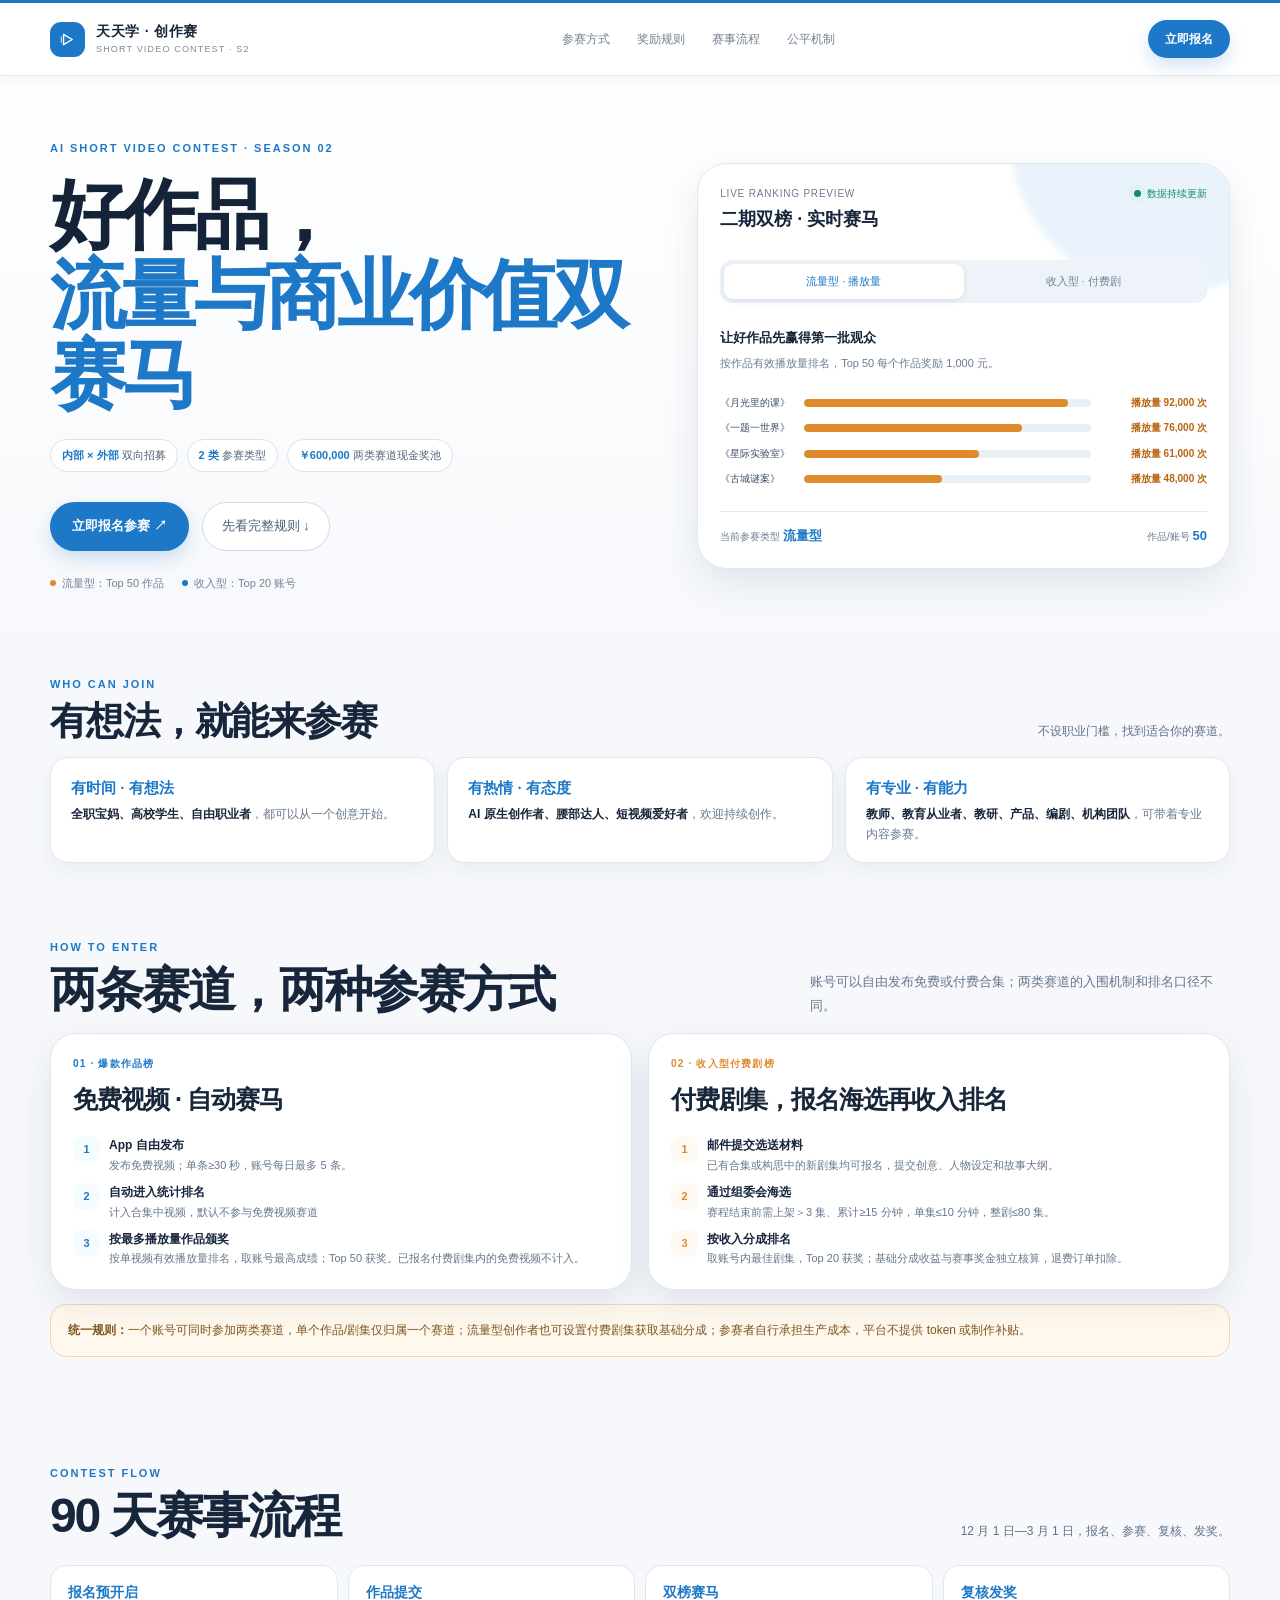
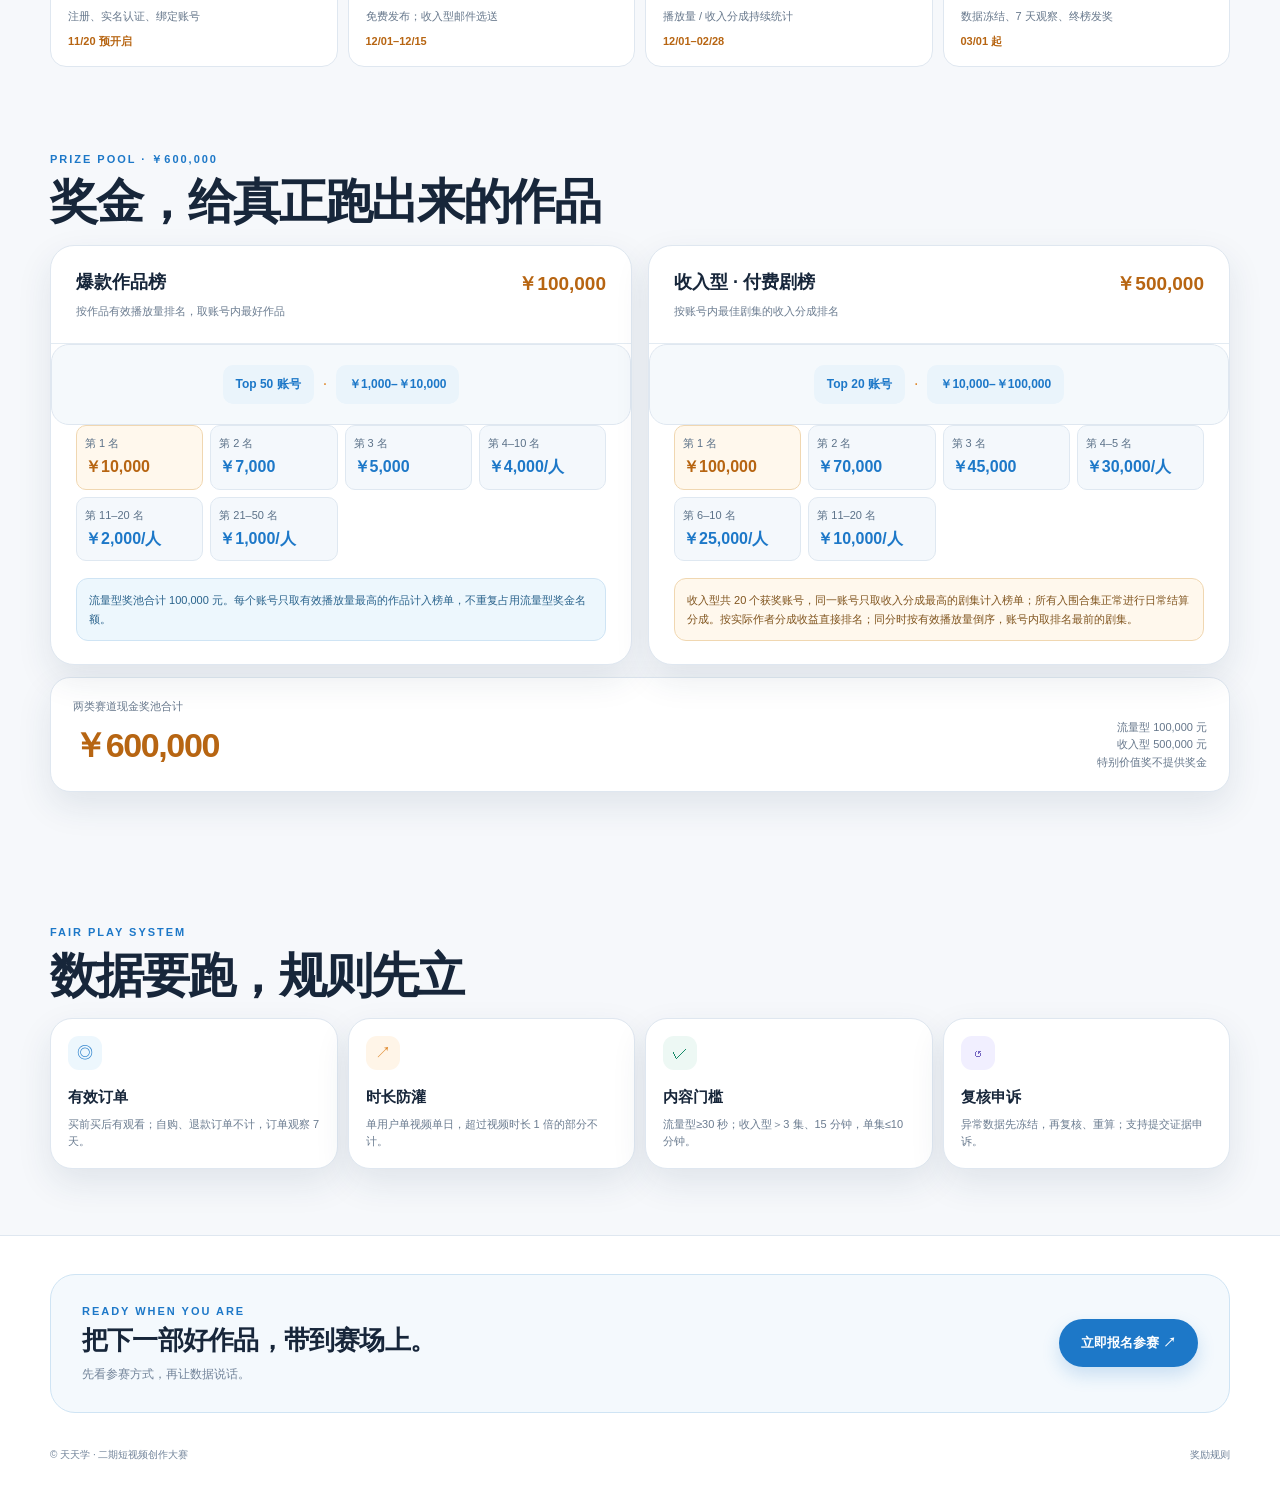
==== commit a46f8243: "fix: prevent ranking footer overlap" ====
--- a/contest/index.html
+++ b/contest/index.html
@@ -57,6 +57,7 @@
     .score-tabs{background:#edf3f8}.score-tab{color:#718399}.score-tab.active{background:#fff;color:#1d78c8;box-shadow:0 2px 7px rgba(31,56,86,.10)}
     .score-bars{gap:10px}.bar-track{background:#e8eff5}.bar-fill{background:#e08a2e}.bar-fill.blue{background:#1d78c8}.bar-row em{color:#b76512}.score-footer{border-color:#e3ebf2}.score-footer strong{color:#1d78c8}
     .bar-row{grid-template-columns:76px 1fr 108px}.bar-row em{white-space:nowrap;font-size:10px}
+    .score-footer{position:relative;left:auto;right:auto;bottom:auto;margin-top:24px}
     .section{padding:66px 0}.section-head{margin-bottom:22px}.section-head h2{color:#17263a}.section-head p{font-size:12px}
     .objective{min-height:145px;padding:20px}.objective:after{background:#edf5fb}.objective h3{margin:14px 0 5px;font-size:16px}.objective p{color:#6b7c90}
     .track.flow,.track.sales{background:#fff!important}.track:before{background:#edf5fb}.track.sales:before{background:#fff5e8}.track-kicker{color:#1d78c8}.sales .track-kicker{color:#e08a2e}.track-chip{color:#1d78c8;background:#edf5fb;border-color:#cfe4f4}.sales .track-chip{color:#b76512;background:#fff5e8;border-color:#f0d7b1}.track-metrics div,.prize-row,.value-award-grid div{background:#f5f8fb}.track-metrics b{color:#17263a}.track-metrics span,.track-foot{color:#718399}.track-foot{border-color:#e3ebf2}.track-foot a{color:#1d78c8}.flow .track-foot a{color:#1d78c8}
@@ -135,43 +136,45 @@
 
   <footer class="footer"><div class="wrap"><div class="footer-cta"><div><div class="eyebrow">READY WHEN YOU ARE</div><h2>把下一部好作品，带到赛场上。</h2><p>先选你的类型，再让数据说话。</p></div><button class="hero-cta" data-open-modal>立即报名参赛 ↗</button></div><div class="footer-bottom"><span>© 天天学 · 二期短视频创作大赛</span><div class="footer-links"><a href="#why">赛事目标</a><a href="#prizes">奖励规则</a><a href="#faq">FAQ</a></div></div></div></footer>
 
-  <div class="modal-backdrop" id="modal" role="dialog" aria-modal="true" aria-labelledby="modal-title"><div class="modal"><div class="modal-head"><div><h3 id="modal-title">报名二期赛事</h3><p>登录后即可报名，不需要填写昵称或选择赛道。</p></div><button class="modal-close" data-close-signup aria-label="关闭">×</button></div><div class="signup-hint">报名流程将在这里展开：手机号验证码登录 → 身份确认 → 实名报名。</div></div></div>
+  <div class="modal-backdrop" id="modal" role="dialog" aria-modal="true" aria-labelledby="modal-title"><div class="modal"><div class="modal-head"><div><h3 id="modal-title">报名二期赛事</h3><p>登录后即可报名，不需要填写昵称或选择赛道。</p></div><button class="modal-close" data-close-signup aria-label="关闭">×</button></div><div class="signup-hint">报名流程将在这里展开：手机号验证码登录 → 实名报名。</div></div></div>
   <div class="toast" id="toast" role="status"></div>
   <script>
     const $=(s,r=document)=>r.querySelector(s),$$=(s,r=document)=>[...r.querySelectorAll(s)];
-    const modal=$('#modal'),toast=$('#toast');
+    const modal=$('#modal'),modalPanel=$('#modal .modal'),toast=$('#toast');
     function showToast(msg){toast.textContent=msg;toast.classList.add('show');clearTimeout(showToast.t);showToast.t=setTimeout(()=>toast.classList.remove('show'),3200)}
     const signupKey='ttx_contest_signup_demo';
     const getSignupState=()=>{try{return {...{loggedIn:false,realName:false,registered:false,internal:false,phone:'',workId:''},...JSON.parse(localStorage.getItem(signupKey)||'{}')}}catch{return {loggedIn:false,realName:false,registered:false,internal:false,phone:'',workId:''}}};
     let signupState=getSignupState();
     const saveSignupState=()=>localStorage.setItem(signupKey,JSON.stringify(signupState));
     const maskPhone=phone=>phone?phone.slice(0,3)+'****'+phone.slice(-4):'未绑定手机号';
-    const progress=(step)=>`<div class="signup-progress"><span class="${step==='login'?'active':''}">1 登录</span><i>→</i><span class="${step==='confirm'?'active':''}">2 身份确认</span><i>→</i><span class="${step==='realname'?'active':''}">3 实名报名</span></div>`;
+    const progress=(step)=>`<div class="signup-progress"><span class="${step==='login'?'active':''}">1 登录</span><i>→</i><span class="${step==='realname'?'active':''}">2 实名报名</span></div>`;
     const boundWorkId=()=>signupState.workId||`TTX-${signupState.phone.slice(-4)||'DEMO'}`;
     const internalBlock=()=>signupState.internal?`<div class="signup-bound"><strong>绑定工号</strong><input value="${boundWorkId()}" readonly disabled><div>工号由实名认证主体自动映射，不可修改。</div></div>`:'';
     const renderSignup=step=>{
       if(step==='success'){
-        modal.innerHTML=`<div class="modal-head"><div><h3>报名完成</h3><p>赛事账号已完成身份绑定，可按赛程提交作品或选送剧集。</p></div><button class="modal-close" data-close-signup aria-label="关闭">×</button></div><div class="signup-success"><div class="signup-success-mark">✓</div><h4>${signupState.internal?'内部员工':'社会创作者'}报名成功</h4><p>参赛账号：${maskPhone(signupState.phone)}<br>${signupState.internal?`绑定工号：${boundWorkId()}<br>`:''}当前状态：已完成实名认证并绑定赛事</p><button class="signup-reset" type="button" data-reset-signup>清除演示状态，重新体验</button></div><div class="modal-actions"><button class="modal-submit" type="button" data-close-signup>完成</button></div>`;
+        modalPanel.innerHTML=`<div class="modal-head"><div><h3>报名完成</h3><p>赛事账号已完成身份绑定，可按赛程提交作品或选送剧集。</p></div><button class="modal-close" data-close-signup aria-label="关闭">×</button></div><div class="signup-success"><div class="signup-success-mark">✓</div><h4>${signupState.internal?'内部员工':'社会创作者'}报名成功</h4><p>参赛账号：${maskPhone(signupState.phone)}<br>${signupState.internal?`绑定工号：${boundWorkId()}<br>`:''}当前状态：已完成实名认证并绑定赛事</p><button class="signup-reset" type="button" data-reset-signup>清除演示状态，重新体验</button></div><div class="modal-actions"><button class="modal-submit" type="button" data-close-signup>完成</button></div>`;
         return;
       }
       if(step==='realname'){
-        modal.innerHTML=`<div class="modal-head"><div><h3>完成实名认证</h3><p>报名赛事前需要完成作者实名，实名主体将唯一绑定参赛账号。</p></div><button class="modal-close" data-close-signup aria-label="关闭">×</button></div>${progress('realname')}<form data-signup-form="realname"><div class="form-grid"><div class="field"><label for="real-name">真实姓名</label><input id="real-name" name="realName" placeholder="请输入真实姓名" autocomplete="name" required></div><div class="field"><label for="real-id">证件号码</label><input id="real-id" name="realId" inputmode="text" placeholder="请输入证件号码（Demo 不会提交）" required></div><div class="signup-summary">当前账号：<strong>${maskPhone(signupState.phone)}</strong>${signupState.internal?`<br>绑定工号：<strong>${boundWorkId()}</strong>`:''}</div></div><p class="signup-hint">实名认证仅用于赛事报名和后续奖金结算。本页面为静态演示，不会提交真实身份信息。</p><div class="modal-actions"><button class="modal-cancel" type="button" data-back-signup="confirm">返回确认</button><button class="modal-submit" type="submit">完成实名并报名</button></div></form>`;
+        modalPanel.innerHTML=`<div class="modal-head"><div><h3>完成实名认证</h3><p>报名赛事前需要完成作者实名，实名主体将唯一绑定参赛账号。</p></div><button class="modal-close" data-close-signup aria-label="关闭">×</button></div>${progress('realname')}<form data-signup-form="realname"><div class="form-grid"><div class="field"><label for="real-name">真实姓名</label><input id="real-name" name="realName" placeholder="请输入真实姓名" autocomplete="name" required></div><div class="field"><label for="real-id">证件号码</label><input id="real-id" name="realId" inputmode="text" placeholder="请输入证件号码（Demo 不会提交）" required></div><div class="signup-summary">当前账号：<strong>${maskPhone(signupState.phone)}</strong>${signupState.internal?`<br>绑定工号：<strong>${boundWorkId()}</strong>`:''}</div></div><p class="signup-hint">实名认证仅用于赛事报名和后续奖金结算。本页面为静态演示，不会提交真实身份信息。</p><div class="modal-actions"><button class="modal-cancel" type="button" data-back-signup="login">返回登录</button><button class="modal-submit" type="submit">完成实名并报名</button></div></form>`;
         return;
       }
-      if(step==='confirm'){
-        modal.innerHTML=`<div class="modal-head"><div><h3>确认报名身份</h3><p>已识别创作者账号，请确认是否属于集团内部员工。</p></div><button class="modal-close" data-close-signup aria-label="关闭">×</button></div>${progress('confirm')}<form data-signup-form="confirm"><div class="form-grid"><div class="signup-summary">已登录账号：<strong>${maskPhone(signupState.phone)}</strong></div><label class="signup-check"><input type="checkbox" name="internal" ${signupState.internal?'checked':''} data-internal-toggle>我是内部员工</label>${internalBlock()}<p class="signup-hint">选择后将回显实名关联工号，工号不可编辑；不选择则按社会创作者身份报名。</p></div><div class="modal-actions"><button class="modal-cancel" type="button" data-close-signup>取消</button><button class="modal-submit" type="submit">确认报名</button></div></form>`;
-        return;
-      }
-      modal.innerHTML=`<div class="modal-head"><div><h3>登录后报名</h3><p>手机号登录即可报名，不需要填写昵称或选择赛道。</p></div><button class="modal-close" data-close-signup aria-label="关闭">×</button></div>${progress('login')}<form data-signup-form="login"><div class="form-grid"><div class="field"><label for="signup-phone">手机号</label><input id="signup-phone" name="phone" inputmode="tel" maxlength="11" placeholder="请输入手机号" value="${signupState.phone||''}" required></div><div class="field"><label for="signup-code">验证码</label><input id="signup-code" name="code" inputmode="numeric" maxlength="6" placeholder="请输入验证码（Demo 可填 123456）" required></div><button class="signup-code-btn" type="button" data-send-code>获取验证码</button><label class="signup-check"><input type="checkbox" name="internal" ${signupState.internal?'checked':''} data-internal-toggle>我是内部员工</label>${internalBlock()}<p class="signup-hint">内部员工勾选后，将自动关联实名主体对应工号；该绑定关系不可修改。</p></div><div class="modal-actions"><button class="modal-cancel" type="button" data-close-signup>取消</button><button class="modal-submit" type="submit">登录并继续</button></div></form>`;
+      const loggedIn=signupState.loggedIn;
+      const accountSummary=loggedIn?`<div class="signup-summary">已登录账号：<strong>${maskPhone(signupState.phone)}</strong></div>`:'';
+      const loginFields=loggedIn?'':`<div class="field"><label for="signup-phone">手机号</label><input id="signup-phone" name="phone" inputmode="tel" maxlength="11" placeholder="请输入手机号（Demo 可留空）" value="${signupState.phone||''}"></div><div class="field"><label for="signup-code">验证码</label><input id="signup-code" name="code" inputmode="numeric" maxlength="6" placeholder="请输入验证码（Demo 可留空）"></div><button class="signup-code-btn" type="button" data-send-code>获取验证码</button>`;
+      const title=loggedIn?'确认报名':'登录后报名';
+      const intro=loggedIn?'已登录账号可直接报名，请确认内部员工身份。':'手机号登录即可报名，不需要填写昵称或选择赛道。';
+      const hint=loggedIn?'选择后将回显实名关联工号，工号不可编辑；不选择则按社会创作者身份报名。':'演示模式下手机号和验证码可留空，将使用演示账号登录；填写后仍会校验格式。内部员工勾选后，将自动关联实名主体对应工号；该绑定关系不可修改。';
+      const submitText=loggedIn?'确认报名':'登录并继续';
+      modalPanel.innerHTML=`<div class="modal-head"><div><h3>${title}</h3><p>${intro}</p></div><button class="modal-close" data-close-signup aria-label="关闭">×</button></div>${progress('login')}<form data-signup-form="login"><div class="form-grid">${accountSummary}${loginFields}<label class="signup-check"><input type="checkbox" name="internal" ${signupState.internal?'checked':''} data-internal-toggle>我是内部员工</label>${internalBlock()}<p class="signup-hint">${hint}</p></div><div class="modal-actions"><button class="modal-cancel" type="button" data-close-signup>取消</button><button class="modal-submit" type="submit">${submitText}</button></div></form>`;
     };
-    const openSignupFlow=()=>{signupState=getSignupState();modal.classList.add('show');renderSignup(signupState.registered?'success':signupState.loggedIn?'confirm':'login');setTimeout(()=>modal.querySelector('input')?.focus(),80)};
+    const openSignupFlow=()=>{signupState=getSignupState();modal.classList.add('show');renderSignup(signupState.registered?'success':'login');setTimeout(()=>modal.querySelector('input')?.focus(),80)};
     $$('[data-open-modal]').forEach(b=>b.addEventListener('click',openSignupFlow));
     modal.addEventListener('click',e=>{if(e.target===modal||e.target.closest('[data-close-signup]'))modal.classList.remove('show');if(e.target.closest('[data-send-code]'))showToast('验证码已发送（Demo：请输入 123456）');if(e.target.closest('[data-reset-signup]')){localStorage.removeItem(signupKey);signupState=getSignupState();renderSignup('login');showToast('演示状态已清除')}});
-    modal.addEventListener('change',e=>{if(e.target.matches('[data-internal-toggle]')){signupState.internal=e.target.checked;saveSignupState();renderSignup(signupState.loggedIn?'confirm':'login')}});
+    modal.addEventListener('change',e=>{if(e.target.matches('[data-internal-toggle]')){signupState.internal=e.target.checked;saveSignupState();renderSignup('login')}});
     modal.addEventListener('click',e=>{const back=e.target.closest('[data-back-signup]');if(back)renderSignup(back.dataset.backSignup)});
     modal.addEventListener('submit',e=>{e.preventDefault();const form=e.target;if(!form.matches('[data-signup-form]'))return;const data=new FormData(form);
-      if(form.dataset.signupForm==='login'){const phone=String(data.get('phone')||'').trim(),code=String(data.get('code')||'').trim();if(!/^1\d{10}$/.test(phone)){showToast('请输入正确的 11 位手机号');return}if(!/^\d{6}$/.test(code)){showToast('请输入 6 位验证码');return}signupState={...signupState,loggedIn:true,phone,workId:signupState.internal?`TTX-${phone.slice(-4)}`:''};saveSignupState();renderSignup('confirm');return}
-      if(form.dataset.signupForm==='confirm'){const hasRealName=signupState.realName;signupState={...signupState,registered:hasRealName};saveSignupState();renderSignup(hasRealName?'success':'realname');return}
+      if(form.dataset.signupForm==='login'){const phoneInput=String(data.get('phone')||'').trim(),codeInput=String(data.get('code')||'').trim();if(phoneInput&&!/^1\d{10}$/.test(phoneInput)){showToast('请输入正确的 11 位手机号');return}if(codeInput&&!/^\d{6}$/.test(codeInput)){showToast('请输入 6 位验证码');return}const phone=phoneInput||signupState.phone||'13800138000';signupState={...signupState,loggedIn:true,phone,workId:signupState.internal?`TTX-${phone.slice(-4)}`:'',registered:signupState.realName};saveSignupState();renderSignup(signupState.realName?'success':'realname');return}
       if(form.dataset.signupForm==='realname'){const realName=String(data.get('realName')||'').trim(),realId=String(data.get('realId')||'').trim();if(!realName||realId.length<6){showToast('请补充完整的实名信息');return}signupState={...signupState,realName:true,registered:true};saveSignupState();renderSignup('success');}
     });
     const scoreData={flow:{title:'让好作品先赢得第一批观众',desc:'按作品有效播放量排名，取账号内最好作品；Top 50 按名次梯度发放 1,000–10,000 元奖金。',kind:'流量型',count:'50',bars:[['《月光里的课》',92],['《一题一世界》',76],['《星际实验室》',61],['《古城谜案》',48]]},sales:{title:'让好剧用真实付费赢得更高奖金',desc:'Top 20 账号按账号内最佳剧集的收入分成排名，奖金 10,000–100,000 元，订单需通过退款观察期。',kind:'收入型',count:'20',bars:[['《教育沉浸计划》',88],['《末日倒计时》',73],['《这本修仙决》',59],['《未完待续》',44]]}};
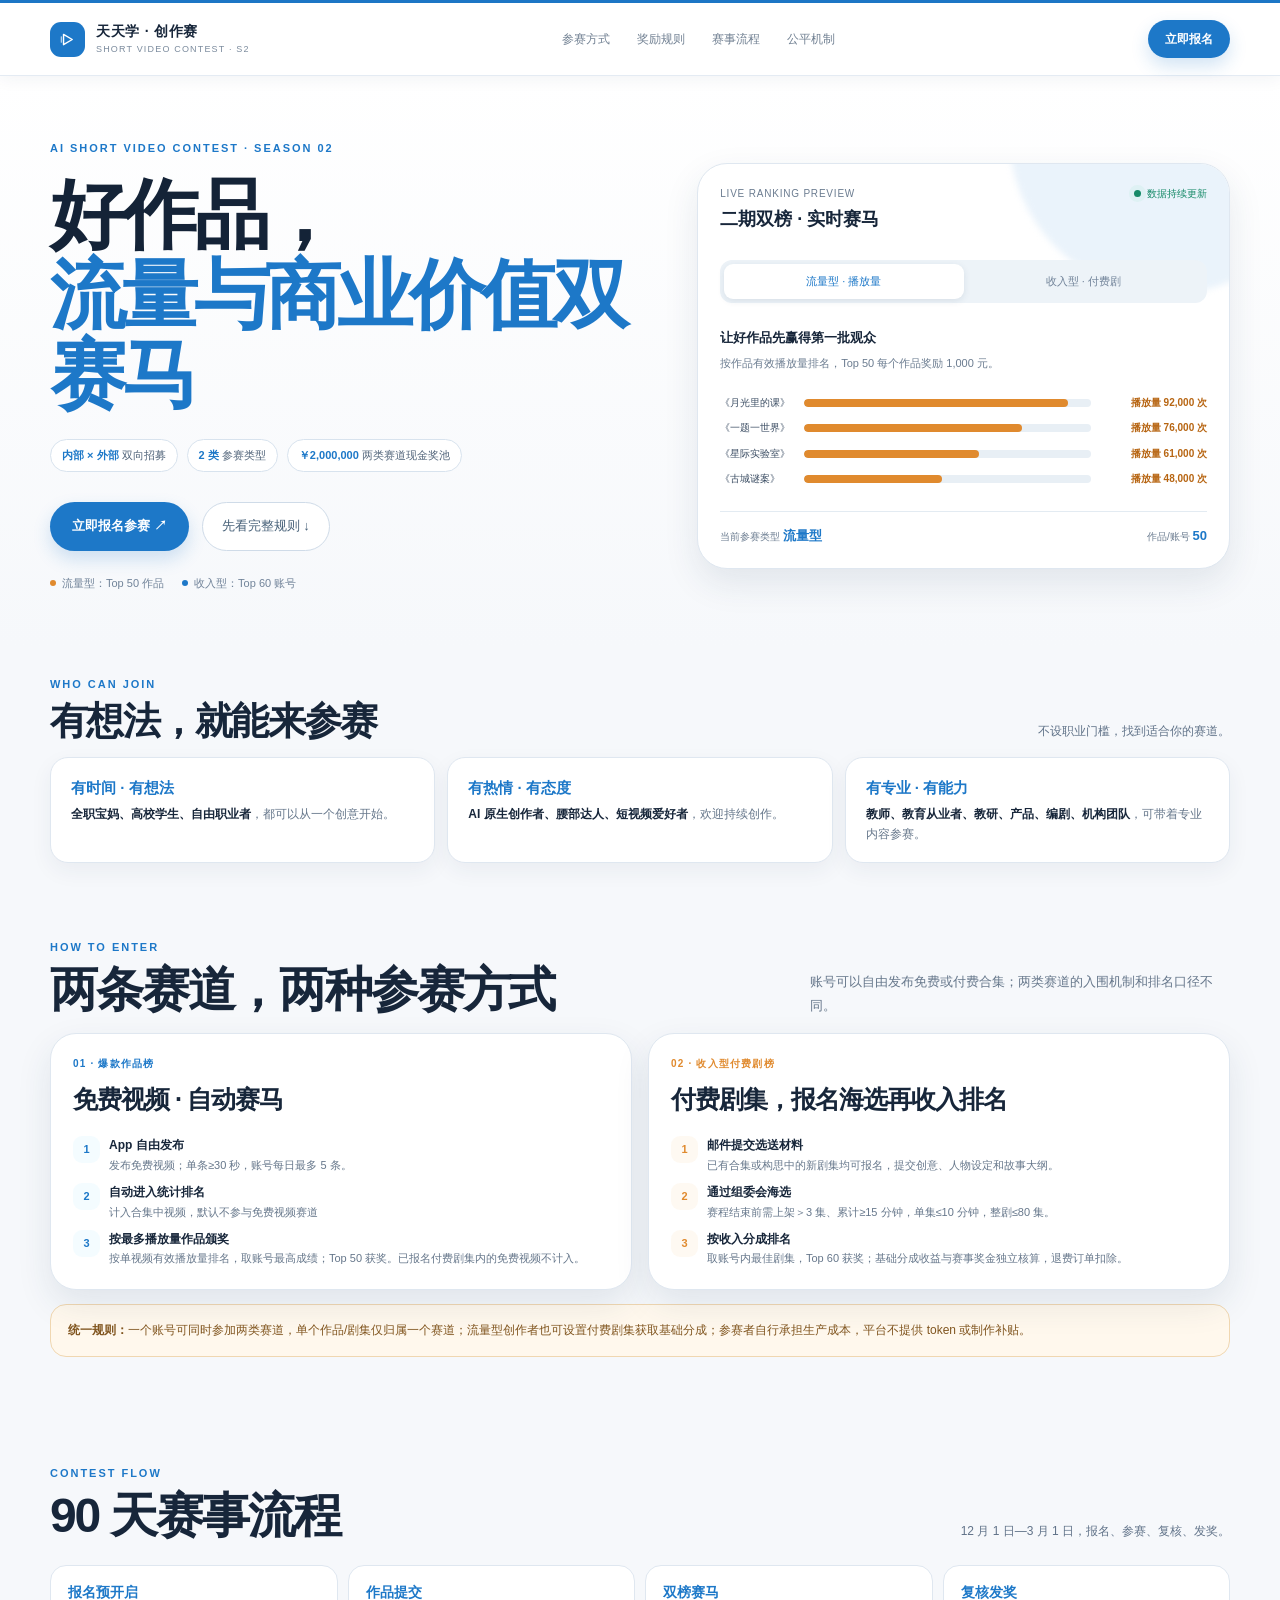
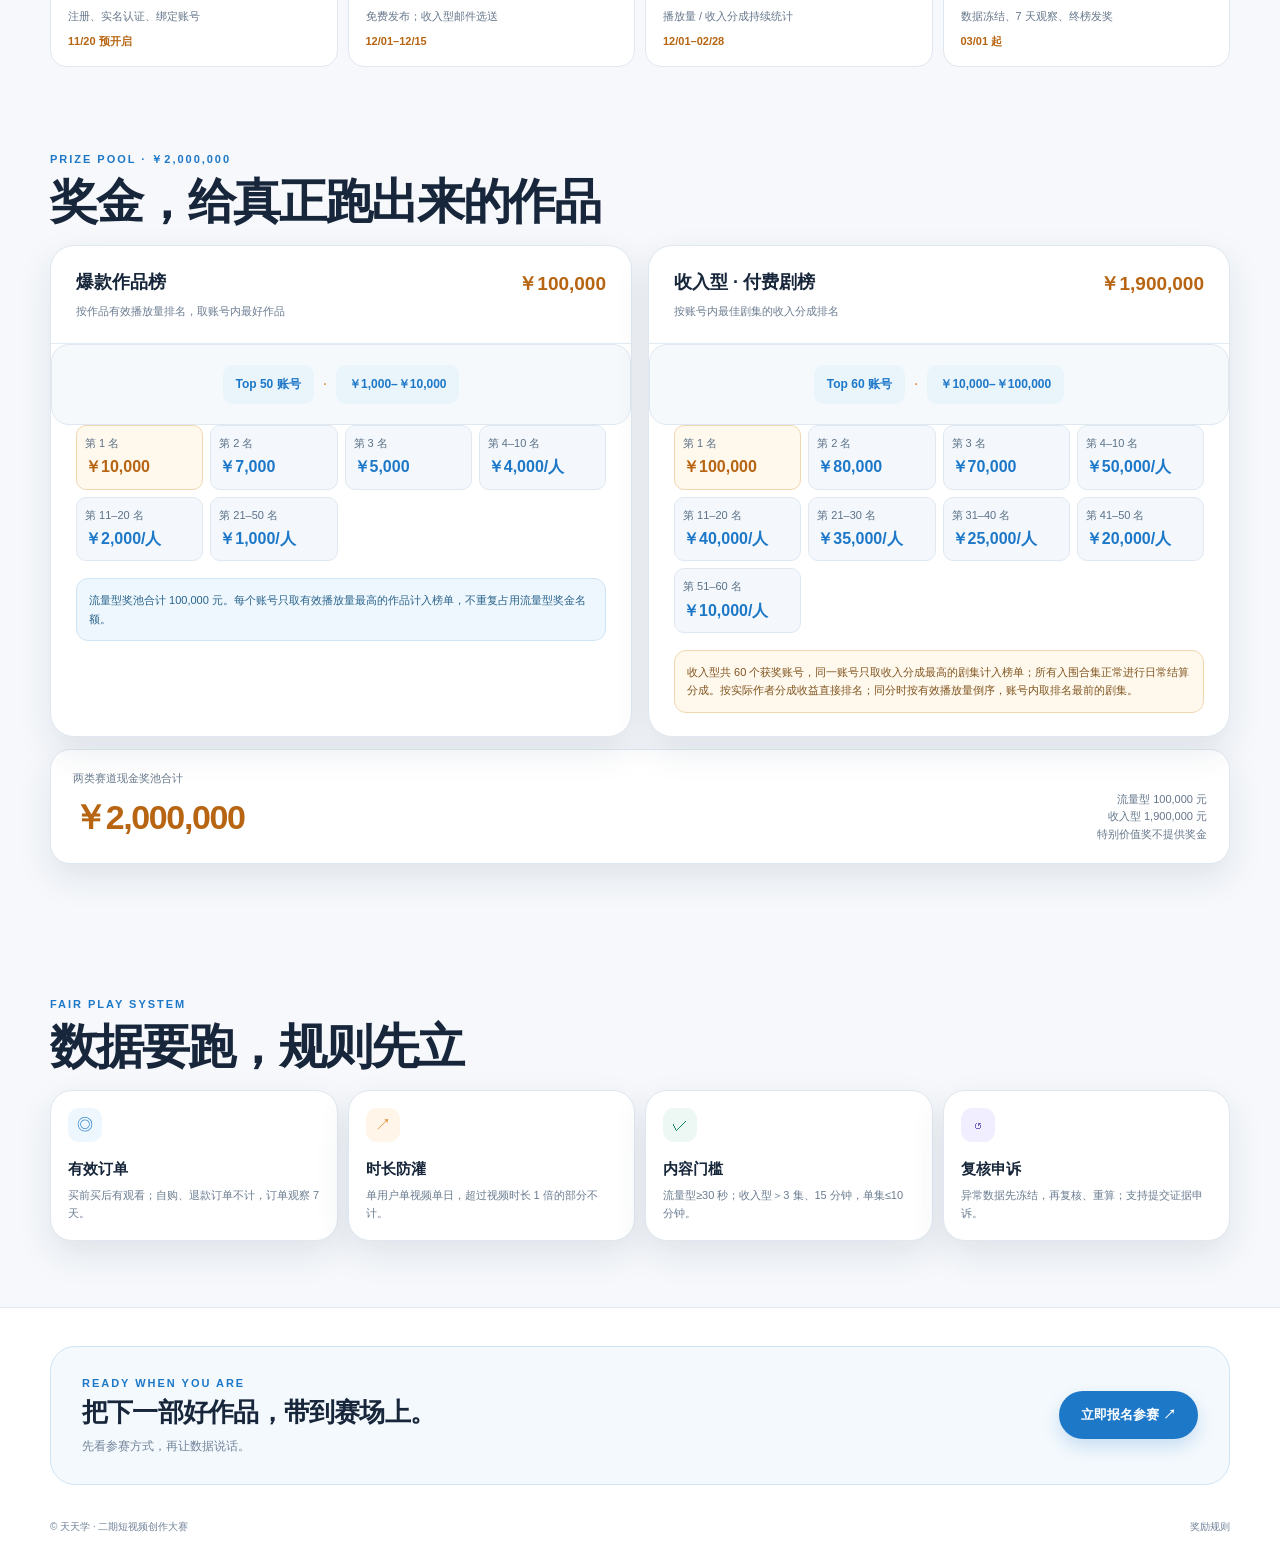
==== commit c9318917: "feat: update income track prize pool" ====
--- a/contest/index.html
+++ b/contest/index.html
@@ -108,9 +108,9 @@
           <div class="eyebrow">AI SHORT VIDEO CONTEST · SEASON 02</div>
           <h1>好作品，<br><span>流量与商业价值双赛马</span></h1>
           <p class="hero-lede">二期面向集团内部与社会创作者开放。让作品先被看见，再用真实的付费订单与观看时长，跑出下一部值得被投资的好剧。</p>
-          <div class="hero-badges"><span class="badge"><b>内部 × 外部</b> 双向招募</span><span class="badge"><b>2 类</b> 参赛类型</span><span class="badge"><b>￥600,000</b> 两类赛道现金奖池</span></div>
+          <div class="hero-badges"><span class="badge"><b>内部 × 外部</b> 双向招募</span><span class="badge"><b>2 类</b> 参赛类型</span><span class="badge"><b>￥2,000,000</b> 两类赛道现金奖池</span></div>
           <div class="hero-actions"><button class="hero-cta" data-open-modal>立即报名参赛 <span>↗</span></button><a class="ghost-cta" href="#rules">先看完整规则 ↓</a></div>
-          <div class="hero-footnote"><span><i class="dot"></i> 流量型：Top 50 作品</span><span><i class="dot blue"></i> 收入型：Top 20 账号</span></div>
+          <div class="hero-footnote"><span><i class="dot"></i> 流量型：Top 50 作品</span><span><i class="dot blue"></i> 收入型：Top 60 账号</span></div>
         </div>
         <div class="scoreboard" aria-label="赛事赛马预览">
           <div class="score-top"><div><small>LIVE RANKING PREVIEW</small><h3>二期双榜 · 实时赛马</h3></div><div class="live-dot"><i></i>数据持续更新</div></div>
@@ -123,11 +123,11 @@
 
     <section class="section" id="why"><div class="wrap"><div class="section-head"><div><div class="eyebrow">WHY S2</div><h2>二期，赛场变大了</h2></div><p>面向内部与社会公众，寻找爆款作品和有创意的作者。</p></div><div class="objectives"><article class="objective"><span class="objective-no">01</span><h3>内外部招募</h3><p>集团内部与社会公众均可报名。</p></article><article class="objective"><span class="objective-no">02</span><h3>流量 + 收入</h3><p>播放量和付费收入分开赛马。</p></article><article class="objective"><span class="objective-no">03</span><h3>长期合作</h3><p>探索系列付费内容合作机制。</p></article></div></div></section>
 
-    <section class="section" id="entry"><div class="wrap"><div class="section-head"><div><div class="eyebrow">HOW TO ENTER</div><h2>两条赛道，两种参赛方式</h2></div><p>账号可以自由发布免费或付费合集；两类赛道的入围机制和排名口径不同。</p></div><div class="entry-grid"><article class="entry-card"><div class="entry-kicker">01 · 爆款作品榜</div><h3>免费视频 · 自动赛马</h3><p>账号自由发布免费合集视频，比赛窗口内按单视频有效播放量统计，每个账号只取播放量最高的作品。</p><div class="entry-steps"><div class="entry-step"><i>1</i><div><b>在 App 自由发布</b><span>真人、动画、AI 漫剧、拟人化角色或混合制作均可；单条不少于 30 秒，每日最多 5 条。</span></div></div><div class="entry-step"><i>2</i><div><b>合集报名参赛</b><span>赛事期间新建合集且视频均在窗口内上传时，App 出现“报名参赛”按钮。</span></div></div><div class="entry-step"><i>3</i><div><b>按账号最佳作品排名</b><span>付费剧集内的免费视频不参与流量榜；创作者自费生产，不提供制作补贴。</span></div></div></div></article><article class="entry-card sales-entry"><div class="entry-kicker">02 · 收入型付费剧榜</div><h3>付费剧集 · 先选送后赛马</h3><p>已有或新建合集均可提交付费赛道报名材料，但只有通过组委会海选的剧集才能进入排名。</p><div class="entry-steps"><div class="entry-step"><i>1</i><div><b>提交剧集选送材料</b><span>补充剧集创意、人物设定、故事大纲；比赛窗口内至少提交 3 集、累计 15 分钟，单集不超过 10 分钟。</span></div></div><div class="entry-step"><i>2</i><div><b>组委会海选初筛</b><span>完成剧本、版权、内容安全和连载计划审核；历史已发布剧集本身不计入本期比赛数据。</span></div></div><div class="entry-step"><i>3</i><div><b>入围后按最佳剧集排名</b><span>账号内取收入分成最高的剧集进入 Top 20；所有合集正常进行日常结算分成，奖金另行发放。</span></div></div></div></article></div><div class="entry-note"><b>统一说明：</b>比赛周期为 90 天（12 月 1 日—3 月 1 日）。参赛创作者自行承担创作成本，平台不提供制作补贴；所有排名数据以有效数据和复核结果为准。</div></div></section>
+    <section class="section" id="entry"><div class="wrap"><div class="section-head"><div><div class="eyebrow">HOW TO ENTER</div><h2>两条赛道，两种参赛方式</h2></div><p>账号可以自由发布免费或付费合集；两类赛道的入围机制和排名口径不同。</p></div><div class="entry-grid"><article class="entry-card"><div class="entry-kicker">01 · 爆款作品榜</div><h3>免费视频 · 自动赛马</h3><p>账号自由发布免费合集视频，比赛窗口内按单视频有效播放量统计，每个账号只取播放量最高的作品。</p><div class="entry-steps"><div class="entry-step"><i>1</i><div><b>在 App 自由发布</b><span>真人、动画、AI 漫剧、拟人化角色或混合制作均可；单条不少于 30 秒，每日最多 5 条。</span></div></div><div class="entry-step"><i>2</i><div><b>合集报名参赛</b><span>赛事期间新建合集且视频均在窗口内上传时，App 出现“报名参赛”按钮。</span></div></div><div class="entry-step"><i>3</i><div><b>按账号最佳作品排名</b><span>付费剧集内的免费视频不参与流量榜；创作者自费生产，不提供制作补贴。</span></div></div></div></article><article class="entry-card sales-entry"><div class="entry-kicker">02 · 收入型付费剧榜</div><h3>付费剧集 · 先选送后赛马</h3><p>已有或新建合集均可提交付费赛道报名材料，但只有通过组委会海选的剧集才能进入排名。</p><div class="entry-steps"><div class="entry-step"><i>1</i><div><b>提交剧集选送材料</b><span>补充剧集创意、人物设定、故事大纲；比赛窗口内至少提交 3 集、累计 15 分钟，单集不超过 10 分钟。</span></div></div><div class="entry-step"><i>2</i><div><b>组委会海选初筛</b><span>完成剧本、版权、内容安全和连载计划审核；历史已发布剧集本身不计入本期比赛数据。</span></div></div><div class="entry-step"><i>3</i><div><b>入围后按最佳剧集排名</b><span>账号内取收入分成最高的剧集进入 Top 60；所有合集正常进行日常结算分成，奖金另行发放。</span></div></div></div></article></div><div class="entry-note"><b>统一说明：</b>比赛周期为 90 天（12 月 1 日—3 月 1 日）。参赛创作者自行承担创作成本，平台不提供制作补贴；所有排名数据以有效数据和复核结果为准。</div></div></section>
 
     <section class="section" id="flow"><div class="wrap"><div class="section-head"><div><div class="eyebrow">90-DAY ROADMAP</div><h2>三个月，跑完一场比赛</h2></div><p>免费作品自动赛马，付费剧集先选送海选再进入收入分成榜；比赛周期为 12 月 1 日至 3 月 1 日。</p></div><div class="timeline"><div class="step"><div class="step-dot">01</div><b>报名绑定</b><span>12/01–12/07<br>手机号注册、账号绑定</span></div><div class="step"><div class="step-dot">02</div><b>免费发布</b><span>12/01–02/28<br>自由发布，自动计入候选</span></div><div class="step"><div class="step-dot">03</div><b>付费选送</b><span>12/01–12/15<br>提交创意、人物与大纲</span></div><div class="step"><div class="step-dot">04</div><b>海选初筛</b><span>12/08–12/21<br>组委会审核入围资格</span></div><div class="step"><div class="step-dot">05</div><b>双榜赛马</b><span>12/22–02/28<br>播放量、收入分成与综合奖</span></div><div class="step"><div class="step-dot">06</div><b>数据冻结</b><span>03/01<br>冻结参赛数据与排名</span></div><div class="step"><div class="step-dot">07</div><b>复核发奖</b><span>03/02 起<br>风控复核、公布榜单、发放奖金</span></div></div></div></section>
 
-    <section class="section" id="prizes"><div class="wrap"><div class="section-head"><div><div class="eyebrow">PRIZE POOL · ￥600,000</div><h2>奖金，给真正跑出来的作品</h2></div></div><div class="rules-grid"><article class="rule-card flow-card"><div class="rule-card-head"><div><h3>爆款作品榜</h3><p>按作品有效播放量排名，取账号内最好作品</p></div><span class="sum">￥100,000</span></div><div class="formula"><strong>Top 50 账号</strong><i>·</i><strong>￥1,000–￥10,000</strong></div><div class="prize-ladder"><div class="prize-row"><small>第 1 名</small><strong>￥10,000</strong></div><div class="prize-row"><small>第 2 名</small><strong>￥7,000</strong></div><div class="prize-row"><small>第 3 名</small><strong>￥5,000</strong></div><div class="prize-row"><small>第 4–10 名</small><strong>￥4,000/人</strong></div><div class="prize-row"><small>第 11–20 名</small><strong>￥2,000/人</strong></div><div class="prize-row"><small>第 21–50 名</small><strong>￥1,000/人</strong></div></div><div class="winner-note">流量型奖池合计 100,000 元。每个账号只取有效播放量最高的作品计入榜单，不重复占用流量型奖金名额。</div></article><article class="rule-card"><div class="rule-card-head"><div><h3>收入型 · 付费剧榜</h3><p>按账号内最佳剧集的收入分成排名</p></div><span class="sum">￥500,000</span></div><div class="formula"><strong>Top 20 账号</strong><i>·</i><strong>￥10,000–￥100,000</strong></div><div class="prize-ladder"><div class="prize-row"><small>第 1 名</small><strong>￥100,000</strong></div><div class="prize-row"><small>第 2 名</small><strong>￥70,000</strong></div><div class="prize-row"><small>第 3 名</small><strong>￥45,000</strong></div><div class="prize-row"><small>第 4–5 名</small><strong>￥30,000/人</strong></div><div class="prize-row"><small>第 6–10 名</small><strong>￥25,000/人</strong></div><div class="prize-row"><small>第 11–20 名</small><strong>￥10,000/人</strong></div></div><div class="winner-note">收入型共 20 个获奖账号，同一账号只取收入分成最高的剧集计入榜单；所有入围合集正常进行日常结算分成。按实际作者分成收益直接排名；同分时按有效播放量倒序，账号内取排名最前的剧集。</div></article></div><section id="special-awards" class="value-award"><div class="value-award-head"><div><h3>特别价值奖 · 非现金荣誉</h3><p>5 个奖项，颁发奖状与奖杯，制作成本列入赛事组织费用。</p></div><strong>5 席 · ￥0</strong></div><div class="value-award-grid"><div><b>最佳创意</b><span>创新题材与叙事</span></div><div><b>最佳制作</b><span>视听与 AIGC 工艺</span></div><div><b>最佳成长</b><span>赛期提升幅度</span></div><div><b>最佳商业潜力</b><span>付费转化与连载</span></div><div><b>最佳社区贡献</b><span>口碑与生态贡献</span></div></div></section><div class="pool-total"><div><small>两类赛道现金奖池合计</small><strong>￥600,000</strong></div><span>流量型 100,000 元<br>收入型 500,000 元<br>特别价值奖不提供奖金</span></div></div></section>
+    <section class="section" id="prizes"><div class="wrap"><div class="section-head"><div><div class="eyebrow">PRIZE POOL · ￥2,000,000</div><h2>奖金，给真正跑出来的作品</h2></div></div><div class="rules-grid"><article class="rule-card flow-card"><div class="rule-card-head"><div><h3>爆款作品榜</h3><p>按作品有效播放量排名，取账号内最好作品</p></div><span class="sum">￥100,000</span></div><div class="formula"><strong>Top 50 账号</strong><i>·</i><strong>￥1,000–￥10,000</strong></div><div class="prize-ladder"><div class="prize-row"><small>第 1 名</small><strong>￥10,000</strong></div><div class="prize-row"><small>第 2 名</small><strong>￥7,000</strong></div><div class="prize-row"><small>第 3 名</small><strong>￥5,000</strong></div><div class="prize-row"><small>第 4–10 名</small><strong>￥4,000/人</strong></div><div class="prize-row"><small>第 11–20 名</small><strong>￥2,000/人</strong></div><div class="prize-row"><small>第 21–50 名</small><strong>￥1,000/人</strong></div></div><div class="winner-note">流量型奖池合计 100,000 元。每个账号只取有效播放量最高的作品计入榜单，不重复占用流量型奖金名额。</div></article><article class="rule-card"><div class="rule-card-head"><div><h3>收入型 · 付费剧榜</h3><p>按账号内最佳剧集的收入分成排名</p></div><span class="sum">￥1,900,000</span></div><div class="formula"><strong>Top 60 账号</strong><i>·</i><strong>￥20,000–￥100,000</strong></div><div class="prize-ladder"><div class="prize-row"><small>第 1 名</small><strong>￥100,000</strong></div><div class="prize-row"><small>第 2 名</small><strong>￥80,000</strong></div><div class="prize-row"><small>第 3 名</small><strong>￥70,000</strong></div><div class="prize-row"><small>第 4–10 名</small><strong>￥50,000/人</strong></div><div class="prize-row"><small>第 11–20 名</small><strong>￥40,000/人</strong></div><div class="prize-row"><small>第 21–30 名</small><strong>￥35,000/人</strong></div><div class="prize-row"><small>第 31–40 名</small><strong>￥25,000/人</strong></div><div class="prize-row"><small>第 41–50 名</small><strong>￥20,000/人</strong></div><div class="prize-row"><small>第 51–60 名</small><strong>￥10,000/人</strong></div></div><div class="winner-note">收入型共 60 个获奖账号，同一账号只取收入分成最高的剧集计入榜单；所有入围合集正常进行日常结算分成。按实际作者分成收益直接排名；同分时按有效播放量倒序，账号内取排名最前的剧集。</div></article></div><section id="special-awards" class="value-award"><div class="value-award-head"><div><h3>特别价值奖 · 非现金荣誉</h3><p>5 个奖项，颁发奖状与奖杯，制作成本列入赛事组织费用。</p></div><strong>5 席 · ￥0</strong></div><div class="value-award-grid"><div><b>最佳创意</b><span>创新题材与叙事</span></div><div><b>最佳制作</b><span>视听与 AIGC 工艺</span></div><div><b>最佳成长</b><span>赛期提升幅度</span></div><div><b>最佳商业潜力</b><span>付费转化与连载</span></div><div><b>最佳社区贡献</b><span>口碑与生态贡献</span></div></div></section><div class="pool-total"><div><small>两类赛道现金奖池合计</small><strong>￥2,000,000</strong></div><span>流量型 100,000 元<br>收入型 1,900,000 元<br>特别价值奖不提供奖金</span></div></div></section>
 
     <section class="section" id="rules"><div class="wrap"><div class="section-head"><div><div class="eyebrow">FAIR PLAY SYSTEM</div><h2>数据要跑，规则先立</h2></div><p>一期复盘暴露出的刷单、拆条和重复观看风险，二期在订单进入榜单前就建立校验。</p></div><div class="governance"><article class="gov-card"><div class="gov-icon">◎</div><h3>有效订单</h3><p>买前有观看、买后仍有观看；自购、退款和异常归因订单不计入销售榜。</p></article><article class="gov-card"><div class="gov-icon">↗</div><h3>时长防灌</h3><p>单用户×单视频×单日超过视频时长 3 倍的部分不计；零订单账号的时长分成设个人占比上限。</p></article><article class="gov-card"><div class="gov-icon">✓</div><h3>内容门槛</h3><p>流量型单条不少于 30 秒、每日最多 5 条；收入型每部剧集至少 3 集、累计 15 分钟且单集不超过 10 分钟。创作者自费生产，平台不提供制作补贴。</p></article><article class="gov-card"><div class="gov-icon">↺</div><h3>复核申诉</h3><p>异常数据先冻结、再复核；创作者可提交原始工程、首发链接或版权授权证据申诉。</p></article></div><div class="accordion" style="margin-top:34px"><div class="accordion-item"><button class="accordion-btn" aria-expanded="false"><span>报名与账号规则</span><span>＋</span></button><div class="accordion-panel"><div><ul><li>集团内部与社会创作者均可报名；手机号对应一个参赛账号。</li><li>提交具体作品或剧集时选择类型，作品/剧集首次进入审核后锁定；排行榜展示账号名，发奖时再做身份关联。</li><li>审核失败作品不计入榜单；申诉成功后恢复上架并按规则重新计算可计入数据。</li></ul></div></div></div><div class="accordion-item"><button class="accordion-btn" aria-expanded="false"><span>收入型的剧本与连载要求</span><span>＋</span></button><div class="accordion-panel"><div><ul><li>所有创作者均可选送已有或新建合集，提交剧集创意、人物设定和故事大纲。</li><li>组委会完成剧本、版权、内容安全和连载计划海选，只有通过初筛的剧集才能进入销售榜排名。</li><li>每部参赛剧集至少 3 集、累计不少于 15 分钟，单集不超过 10 分钟，参赛剧集累计不超过 60 集。</li><li>历史已发布剧集本身不参与本期比赛；只统计比赛窗口内提交并通过初筛的参赛内容。所有付费合集正常进行日常结算分成，入围作品另行发放赛事奖金。</li></ul></div></div></div><div class="accordion-item"><button class="accordion-btn" aria-expanded="false"><span>异常订单与观看数据怎么处理</span><span>＋</span></button><div class="accordion-panel"><div><ul><li>订单先进入预估状态，必须通过买前/买后观看门槛和 7 天退款观察期，才进入终榜可计订单。</li><li>注册后短时间即下单、同 IP 多买家、同买家集中扫单、年卡异常成串等信号进入复核。</li><li>单用户/单视频/单日重复观看超过阈值的部分不计入时长池；必要时对账号降权或剔除。</li><li>赛事结束后发生退款、拒付或确认刷单的订单，会从榜单和奖金中追溯扣除。</li></ul></div></div></div><div class="accordion-item"><button class="accordion-btn" aria-expanded="false"><span>版权、举报与申诉</span><span>＋</span></button><div class="accordion-panel"><div><ul><li>不得使用未经授权的 IP，不得搬运或侵犯他人著作权。</li><li>举报需提供原创首发链接、版权证明或明确规则依据；恶意举报不予受理。</li><li>作品下架或数据冻结后，创作者可补充工程文件、原始素材、授权链路等证据发起申诉。</li></ul></div></div></div></div></div></section>
 
@@ -177,7 +177,7 @@
       if(form.dataset.signupForm==='login'){const phoneInput=String(data.get('phone')||'').trim(),codeInput=String(data.get('code')||'').trim();if(phoneInput&&!/^1\d{10}$/.test(phoneInput)){showToast('请输入正确的 11 位手机号');return}if(codeInput&&!/^\d{6}$/.test(codeInput)){showToast('请输入 6 位验证码');return}const phone=phoneInput||signupState.phone||'13800138000';signupState={...signupState,loggedIn:true,phone,workId:signupState.internal?`TTX-${phone.slice(-4)}`:'',registered:signupState.realName};saveSignupState();renderSignup(signupState.realName?'success':'realname');return}
       if(form.dataset.signupForm==='realname'){const realName=String(data.get('realName')||'').trim(),realId=String(data.get('realId')||'').trim();if(!realName||realId.length<6){showToast('请补充完整的实名信息');return}signupState={...signupState,realName:true,registered:true};saveSignupState();renderSignup('success');}
     });
-    const scoreData={flow:{title:'让好作品先赢得第一批观众',desc:'按作品有效播放量排名，取账号内最好作品；Top 50 按名次梯度发放 1,000–10,000 元奖金。',kind:'流量型',count:'50',bars:[['《月光里的课》',92],['《一题一世界》',76],['《星际实验室》',61],['《古城谜案》',48]]},sales:{title:'让好剧用真实付费赢得更高奖金',desc:'Top 20 账号按账号内最佳剧集的收入分成排名，奖金 10,000–100,000 元，订单需通过退款观察期。',kind:'收入型',count:'20',bars:[['《教育沉浸计划》',88],['《末日倒计时》',73],['《这本修仙决》',59],['《未完待续》',44]]}};
+    const scoreData={flow:{title:'让好作品先赢得第一批观众',desc:'按作品有效播放量排名，取账号内最好作品；Top 50 按名次梯度发放 1,000–10,000 元奖金。',kind:'流量型',count:'50',bars:[['《月光里的课》',92],['《一题一世界》',76],['《星际实验室》',61],['《古城谜案》',48]]},sales:{title:'让好剧用真实付费赢得更高奖金',desc:'Top 60 账号按账号内最佳剧集的收入分成排名，奖金 10,000–100,000 元，订单需通过退款观察期。',kind:'收入型',count:'60',bars:[['《教育沉浸计划》',88],['《末日倒计时》',73],['《这本修仙决》',59],['《未完待续》',44]]}};
     $$('[data-score-tab]').forEach(tab=>tab.addEventListener('click',()=>{const key=tab.dataset.scoreTab,d=scoreData[key];$$('[data-score-tab]').forEach(x=>x.classList.toggle('active',x===tab));$('#score-title').textContent=d.title;$('#score-desc').textContent=d.desc;$('#score-kind').textContent=d.kind;$('#score-count').textContent=d.count;$('#score-bars').innerHTML=d.bars.map(([label,value])=>`<div class="bar-row"><label>${label}</label><div class="bar-track"><div class="bar-fill ${key==='sales'?'blue':''}" style="width:${value}%"></div></div><em>${value}%</em></div>`).join('')}));
     $$('.accordion-btn').forEach(btn=>btn.addEventListener('click',()=>{const open=btn.getAttribute('aria-expanded')==='true';btn.setAttribute('aria-expanded',String(!open));btn.nextElementSibling.classList.toggle('open',!open)}));
     $$('.nav-links a,.ghost-cta,.track-foot a,.footer-links a').forEach(a=>a.addEventListener('click',()=>{$('.nav-links').classList.remove('mobile-open')}));
@@ -190,10 +190,10 @@
       $('#prizes .section-head>p')?.remove();
       const flowCard=$('#prizes .flow-card');
       if(flowCard){const title=flowCard.querySelector('.rule-card-head h3');if(title)title.textContent='爆款作品榜'}
-      const salesCard=$('#prizes .rules-grid .rule-card:not(.flow-card)');if(salesCard){const note=salesCard.querySelector('.winner-note');if(note)note.textContent='收入型共 20 个获奖账号，同一账号只取收入分成最高的剧集计入榜单；所有入围合集正常进行日常结算分成。按实际作者分成收益直接排名；同分时按有效播放量倒序，账号内取排名最前的剧集。'}
-      const totalBadge=$('.hero-badges .badge:last-child b');if(totalBadge)totalBadge.textContent='￥600,000';
-      const prizeEyebrow=$('#prizes .section-head .eyebrow');if(prizeEyebrow)prizeEyebrow.textContent='PRIZE POOL · ￥600,000';
-      const total=$('#prizes .pool-total');if(total){const amount=total.querySelector('strong');const detail=total.querySelector('span');if(amount)amount.textContent='￥600,000';if(detail)detail.innerHTML='流量型 100,000 元<br>收入型 500,000 元<br>特别价值奖不提供奖金'}
+      const salesCard=$('#prizes .rules-grid .rule-card:not(.flow-card)');if(salesCard){const note=salesCard.querySelector('.winner-note');if(note)note.textContent='收入型共 60 个获奖账号，同一账号只取收入分成最高的剧集计入榜单；所有入围合集正常进行日常结算分成。按实际作者分成收益直接排名；同分时按有效播放量倒序，账号内取排名最前的剧集。';const range=salesCard.querySelector('.formula strong:last-child');if(range)range.textContent='￥10,000–￥100,000'}
+      const totalBadge=$('.hero-badges .badge:last-child b');if(totalBadge)totalBadge.textContent='￥2,000,000';
+      const prizeEyebrow=$('#prizes .section-head .eyebrow');if(prizeEyebrow)prizeEyebrow.textContent='PRIZE POOL · ￥2,000,000';
+      const total=$('#prizes .pool-total');if(total){const amount=total.querySelector('strong');const detail=total.querySelector('span');if(amount)amount.textContent='￥2,000,000';if(detail)detail.innerHTML='流量型 100,000 元<br>收入型 1,900,000 元<br>特别价值奖不提供奖金'}
       const trackFlow=document.querySelector('.track.flow .track-metrics div:last-child b');if(trackFlow)trackFlow.textContent='￥100,000';
       const flowSection=$('#flow');
       if(flowSection){
@@ -205,7 +205,7 @@
         if(timeline)timeline.innerHTML='<div class="step"><div class="step-dot">01</div><b>报名绑定</b><span>12/01–12/07<br>手机号注册、账号绑定</span></div><div class="step"><div class="step-dot">02</div><b>免费发布</b><span>12/01–02/28<br>自由发布，自动计入候选</span></div><div class="step"><div class="step-dot">03</div><b>付费选送</b><span>12/01–12/15<br>提交创意、人物与大纲</span></div><div class="step"><div class="step-dot">04</div><b>海选初筛</b><span>12/08–12/21<br>组委会审核入围资格</span></div><div class="step"><div class="step-dot">05</div><b>双榜赛马</b><span>12/22–02/28<br>播放量、收入分成与榜单复核</span></div><div class="step"><div class="step-dot">06</div><b>数据冻结</b><span>03/01<br>冻结参赛数据与排名</span></div><div class="step"><div class="step-dot">07</div><b>复核发奖</b><span>03/02 起<br>风控复核、公布榜单、发放奖金</span></div>';
       }
       if(!$('#entry')&&flowSection){
-        const entry=document.createElement('section');entry.className='section';entry.id='entry';entry.innerHTML='<div class="wrap"><div class="section-head"><div><div class="eyebrow">HOW TO ENTER</div><h2>两条赛道，两种参赛方式</h2></div><p>账号可以自由发布免费或付费合集；两类赛道的入围机制和排名口径不同。</p></div><div class="entry-grid"><article class="entry-card"><div class="entry-kicker">01 · 爆款作品榜</div><h3>免费视频 · 自动赛马</h3><p>账号自由发布免费合集视频，比赛窗口内按单视频有效播放量统计，每个账号只取播放量最高的作品。</p><div class="entry-steps"><div class="entry-step"><i>1</i><div><b>在 App 自由发布</b><span>真人、动画、AI 漫剧、拟人化角色或混合制作均可；单条不少于 30 秒，每日最多 5 条。</span></div></div><div class="entry-step"><i>2</i><div><b>合集报名参赛</b><span>赛事期间新建合集且视频均在窗口内上传时，App 出现“报名参赛”按钮。</span></div></div><div class="entry-step"><i>3</i><div><b>按账号最佳作品排名</b><span>付费剧集内的免费视频不参与流量榜；创作者自费生产，不提供制作补贴。</span></div></div></div></article><article class="entry-card sales-entry"><div class="entry-kicker">02 · 收入型付费剧榜</div><h3>付费剧集 · 先选送后赛马</h3><p>已有或新建合集均可提交付费赛道报名材料，但只有通过组委会海选的剧集才能进入排名。</p><div class="entry-steps"><div class="entry-step"><i>1</i><div><b>提交剧集选送材料</b><span>补充剧集创意、人物设定、故事大纲；比赛窗口内至少提交 3 集、累计 15 分钟，单集不超过 10 分钟。</span></div></div><div class="entry-step"><i>2</i><div><b>组委会海选初筛</b><span>完成剧本、版权、内容安全和连载计划审核；历史已发布剧集本身不计入本期比赛数据。</span></div></div><div class="entry-step"><i>3</i><div><b>入围后按最佳剧集排名</b><span>账号内取收入分成最高的剧集进入 Top 20；所有合集正常进行日常结算分成，奖金另行发放。</span></div></div></div></article></div><div class="entry-note"><b>统一说明：</b>比赛周期为 90 天（12 月 1 日—3 月 1 日）。参赛创作者自行承担创作成本，平台不提供制作补贴；所有排名数据以有效数据和复核结果为准。</div></div>';
+        const entry=document.createElement('section');entry.className='section';entry.id='entry';entry.innerHTML='<div class="wrap"><div class="section-head"><div><div class="eyebrow">HOW TO ENTER</div><h2>两条赛道，两种参赛方式</h2></div><p>账号可以自由发布免费或付费合集；两类赛道的入围机制和排名口径不同。</p></div><div class="entry-grid"><article class="entry-card"><div class="entry-kicker">01 · 爆款作品榜</div><h3>免费视频 · 自动赛马</h3><p>账号自由发布免费合集视频，比赛窗口内按单视频有效播放量统计，每个账号只取播放量最高的作品。</p><div class="entry-steps"><div class="entry-step"><i>1</i><div><b>在 App 自由发布</b><span>真人、动画、AI 漫剧、拟人化角色或混合制作均可；单条不少于 30 秒，每日最多 5 条。</span></div></div><div class="entry-step"><i>2</i><div><b>合集报名参赛</b><span>赛事期间新建合集且视频均在窗口内上传时，App 出现“报名参赛”按钮。</span></div></div><div class="entry-step"><i>3</i><div><b>按账号最佳作品排名</b><span>付费剧集内的免费视频不参与流量榜；创作者自费生产，不提供制作补贴。</span></div></div></div></article><article class="entry-card sales-entry"><div class="entry-kicker">02 · 收入型付费剧榜</div><h3>付费剧集 · 先选送后赛马</h3><p>已有或新建合集均可提交付费赛道报名材料，但只有通过组委会海选的剧集才能进入排名。</p><div class="entry-steps"><div class="entry-step"><i>1</i><div><b>提交剧集选送材料</b><span>补充剧集创意、人物设定、故事大纲；比赛窗口内至少提交 3 集、累计 15 分钟，单集不超过 10 分钟。</span></div></div><div class="entry-step"><i>2</i><div><b>组委会海选初筛</b><span>完成剧本、版权、内容安全和连载计划审核；历史已发布剧集本身不计入本期比赛数据。</span></div></div><div class="entry-step"><i>3</i><div><b>入围后按最佳剧集排名</b><span>账号内取收入分成最高的剧集进入 Top 60；所有合集正常进行日常结算分成，奖金另行发放。</span></div></div></div></article></div><div class="entry-note"><b>统一说明：</b>比赛周期为 90 天（12 月 1 日—3 月 1 日）。参赛创作者自行承担创作成本，平台不提供制作补贴；所有排名数据以有效数据和复核结果为准。</div></div>';
         flowSection.before(entry);
       }
       const entryNoteFinal=$('#entry .entry-note');if(entryNoteFinal&&!entryNoteFinal.dataset.productionNote){entryNoteFinal.innerHTML+='<br><b>生产资源说明：</b>赛事平台不提供 token 补贴，也不保证提供生产平台，视频生产由参赛者自行解决。';entryNoteFinal.dataset.productionNote='1'}
@@ -229,12 +229,12 @@
       const flow=document.querySelector('#entry .entry-card:first-child p');
       const income=document.querySelector('#entry .entry-card.sales-entry p');
       if(flow) flow.textContent='自由发布免费视频，按账号内最高有效播放量排名，Top 50 获奖。';
-      if(income) income.textContent='已有或新建付费剧集均可选送，海选通过后按收入分成排名，Top 20 获奖。';
+      if(income) income.textContent='已有或新建付费剧集均可选送，海选通过后按收入分成排名，Top 60 获奖。';
       const flowSteps=document.querySelector('#entry .entry-card:first-child .entry-steps');
       if(flowSteps) flowSteps.innerHTML='<div class="entry-step"><i>1</i><div><b>App 自由发布</b><span>发布免费视频；单条≥30 秒，账号每日最多 5 条。</span></div></div><div class="entry-step"><i>2</i><div><b>自动进入候选</b><span>比赛窗口内发布自动统计；新建合集且视频均在赛期上传，可点击“报名参赛”。</span></div></div><div class="entry-step"><i>3</i><div><b>按最佳作品排名</b><span>按单视频有效播放量排名，取账号最高成绩；Top 50 获奖。已报名付费剧集内的免费视频不计入。</span></div></div>';
       if(flowSteps){flowSteps.innerHTML=flowSteps.innerHTML.replace('自动进入候选','自动进入统计排名').replace('比赛窗口内发布自动统计；新建合集且视频均在赛期上传，可点击“报名参赛”。','计入合集中视频，默认不参与免费视频赛道').replace('按最佳作品排名','按最多播放量作品颁奖')}
       const incomeSteps=document.querySelector('#entry .entry-card.sales-entry .entry-steps');
-      if(incomeSteps) incomeSteps.innerHTML='<div class="entry-step"><i>1</i><div><b>邮件提交选送材料</b><span>已有合集或构思中的新剧集均可报名，提交创意、人物设定和故事大纲。</span></div></div><div class="entry-step"><i>2</i><div><b>通过组委会海选</b><span>赛程结束前需上架＞3 集、累计≥15 分钟，单集≤10 分钟，整剧≤80 集。</span></div></div><div class="entry-step"><i>3</i><div><b>按收入分成排名</b><span>取账号内最佳剧集，Top 20 获奖；基础分成收益与赛事奖金独立核算，退费订单扣除。</span></div></div>';
+      if(incomeSteps) incomeSteps.innerHTML='<div class="entry-step"><i>1</i><div><b>邮件提交选送材料</b><span>已有合集或构思中的新剧集均可报名，提交创意、人物设定和故事大纲。</span></div></div><div class="entry-step"><i>2</i><div><b>通过组委会海选</b><span>赛程结束前需上架＞3 集、累计≥15 分钟，单集≤10 分钟，整剧≤80 集。</span></div></div><div class="entry-step"><i>3</i><div><b>按收入分成排名</b><span>取账号内最佳剧集，Top 60 获奖；基础分成收益与赛事奖金独立核算，退费订单扣除。</span></div></div>';
       const entryNote=document.querySelector('#entry .entry-note');
       if(entryNote) entryNote.innerHTML='<b>统一规则：</b>一个账号可同时参加两类赛道，单个作品/剧集仅归属一个赛道；流量型创作者也可设置付费剧集获取基础分成；参赛者自行承担生产成本，平台不提供 token 或制作补贴。';
       const entry=document.querySelector('#entry');
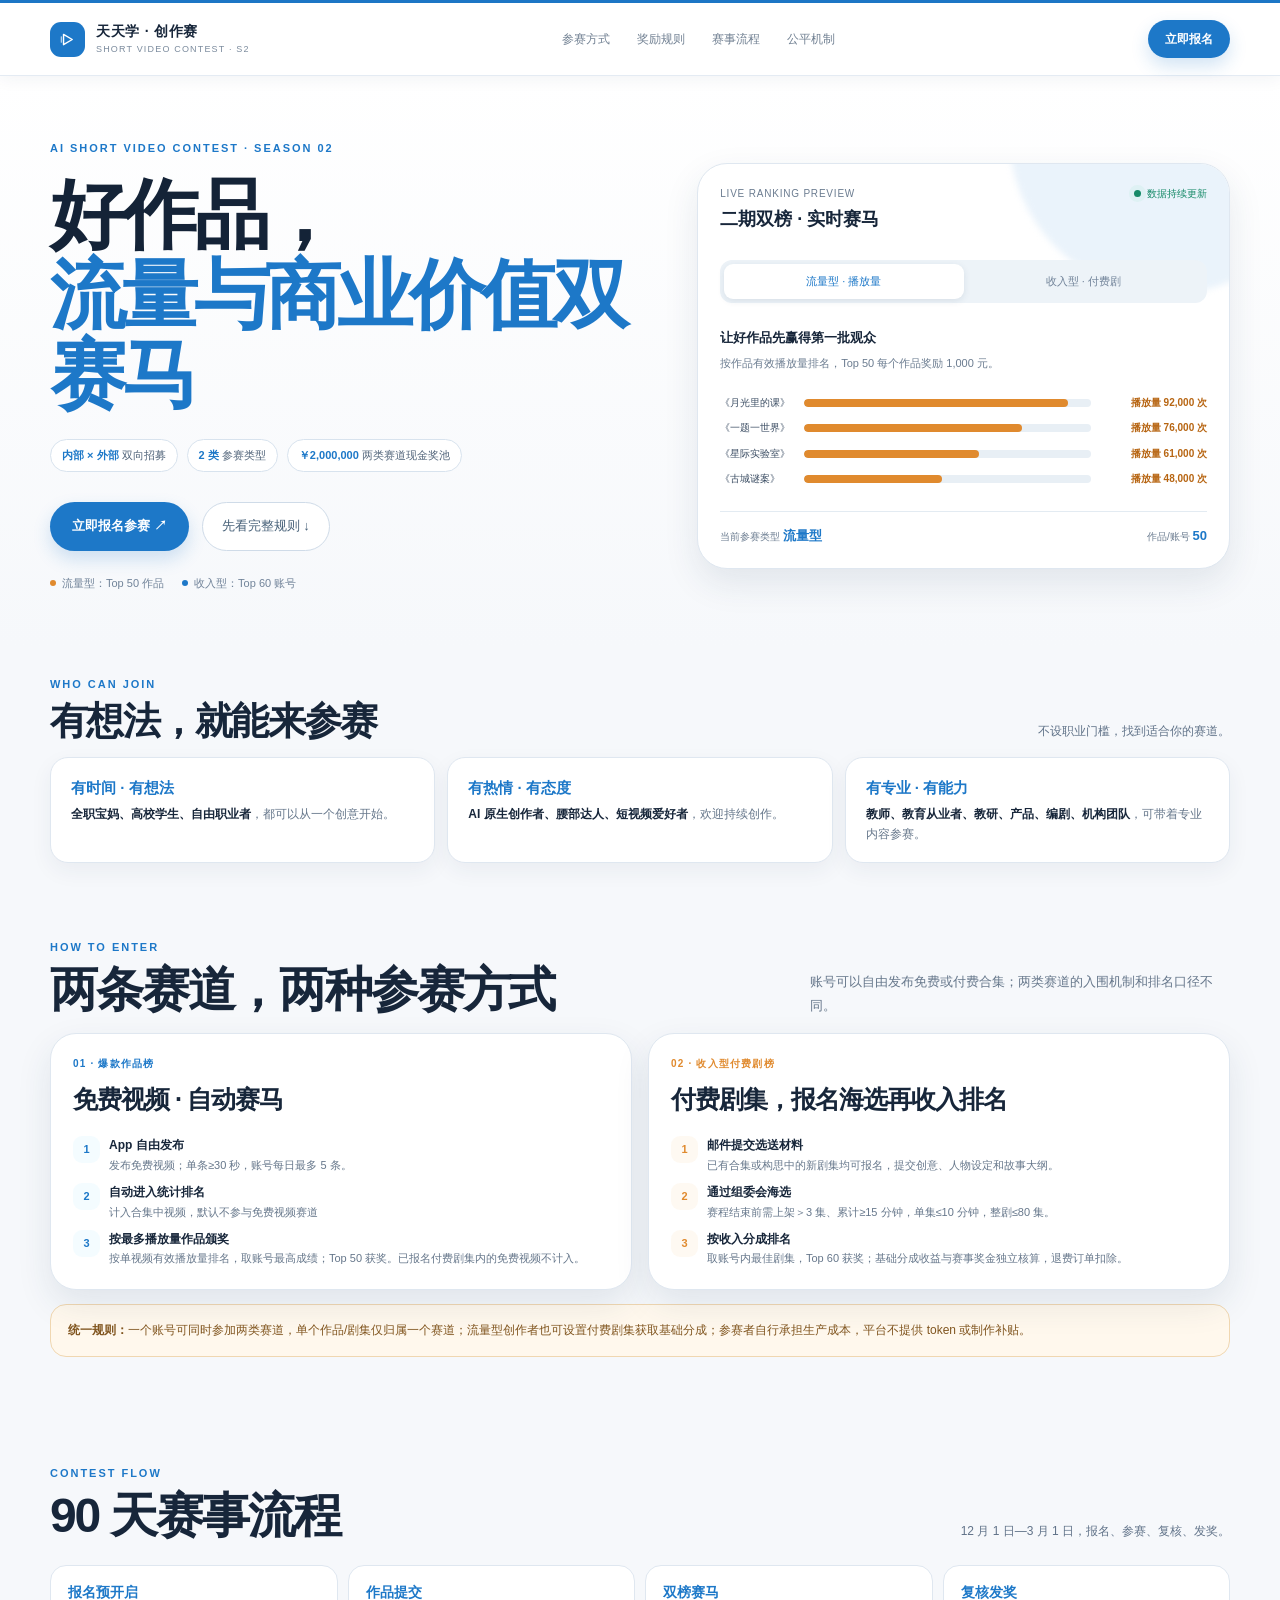
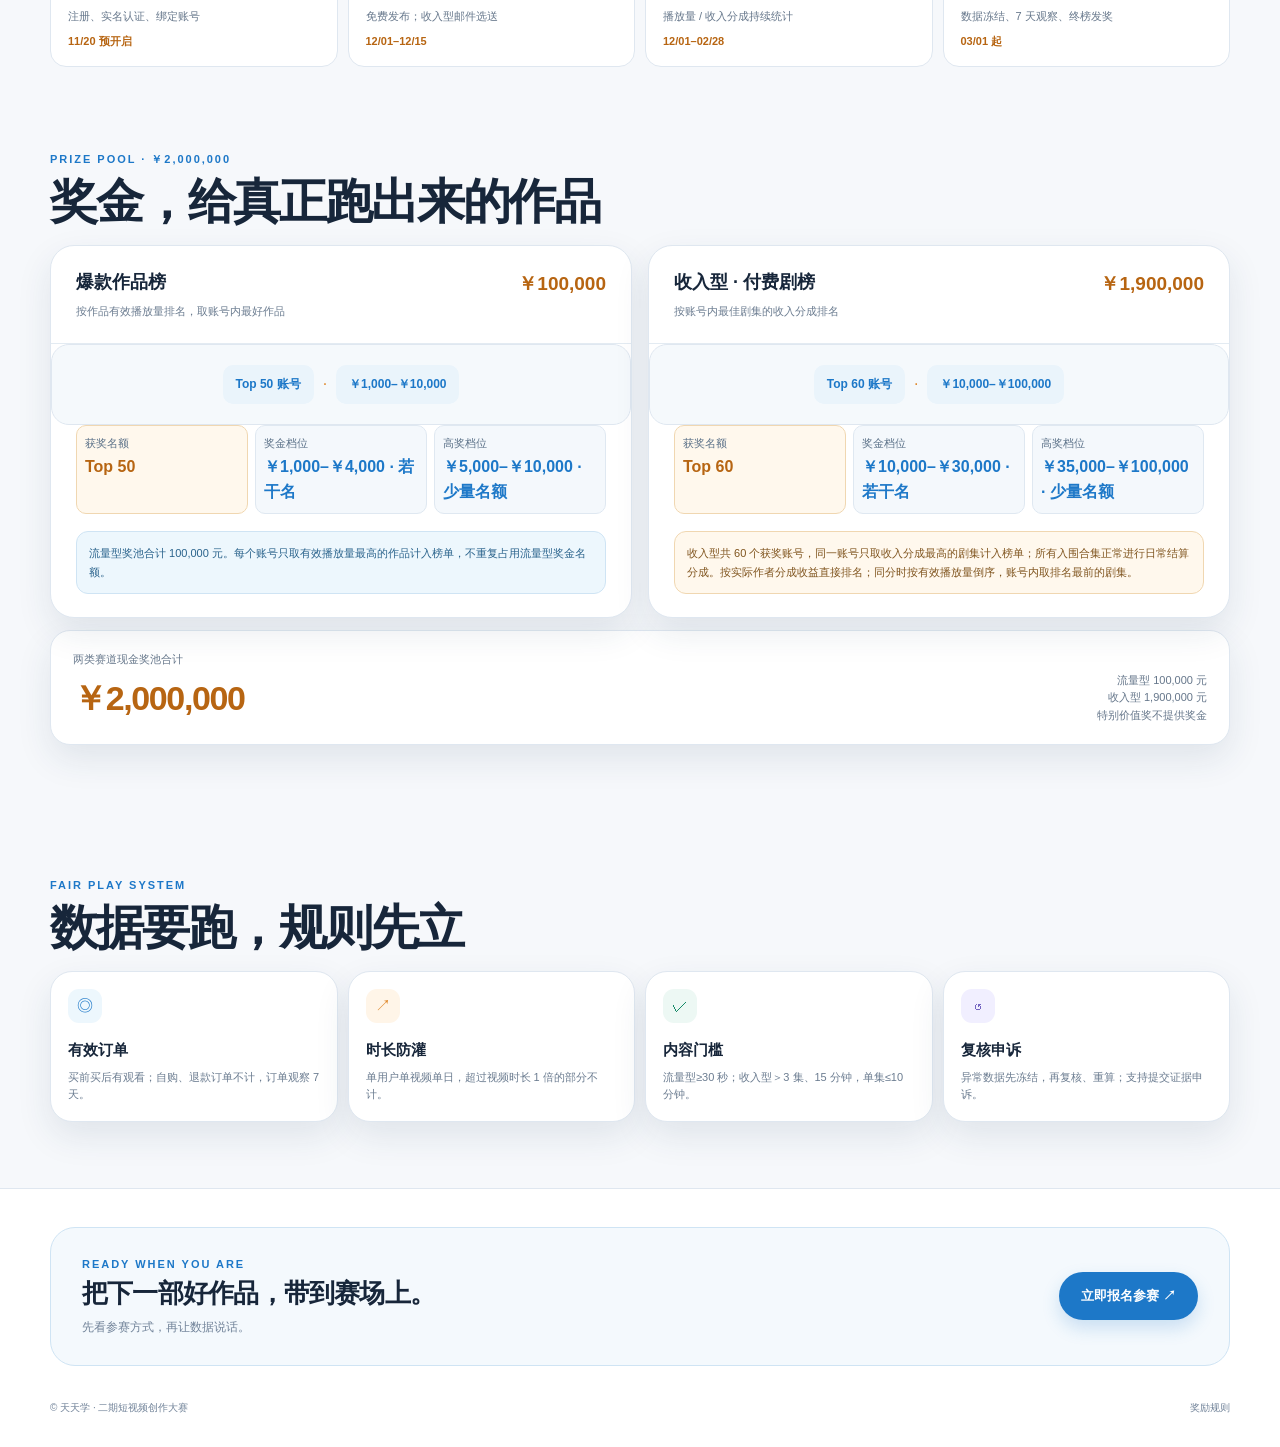
==== commit 457652ea: "refine: soften public prize tier details" ====
--- a/contest/index.html
+++ b/contest/index.html
@@ -58,6 +58,7 @@
     .score-bars{gap:10px}.bar-track{background:#e8eff5}.bar-fill{background:#e08a2e}.bar-fill.blue{background:#1d78c8}.bar-row em{color:#b76512}.score-footer{border-color:#e3ebf2}.score-footer strong{color:#1d78c8}
     .bar-row{grid-template-columns:76px 1fr 108px}.bar-row em{white-space:nowrap;font-size:10px}
     .score-footer{position:relative;left:auto;right:auto;bottom:auto;margin-top:24px}
+    .prize-ladder[data-public-summary]{grid-template-columns:repeat(3,1fr)}
     .section{padding:66px 0}.section-head{margin-bottom:22px}.section-head h2{color:#17263a}.section-head p{font-size:12px}
     .objective{min-height:145px;padding:20px}.objective:after{background:#edf5fb}.objective h3{margin:14px 0 5px;font-size:16px}.objective p{color:#6b7c90}
     .track.flow,.track.sales{background:#fff!important}.track:before{background:#edf5fb}.track.sales:before{background:#fff5e8}.track-kicker{color:#1d78c8}.sales .track-kicker{color:#e08a2e}.track-chip{color:#1d78c8;background:#edf5fb;border-color:#cfe4f4}.sales .track-chip{color:#b76512;background:#fff5e8;border-color:#f0d7b1}.track-metrics div,.prize-row,.value-award-grid div{background:#f5f8fb}.track-metrics b{color:#17263a}.track-metrics span,.track-foot{color:#718399}.track-foot{border-color:#e3ebf2}.track-foot a{color:#1d78c8}.flow .track-foot a{color:#1d78c8}
@@ -191,6 +192,9 @@
       const flowCard=$('#prizes .flow-card');
       if(flowCard){const title=flowCard.querySelector('.rule-card-head h3');if(title)title.textContent='爆款作品榜'}
       const salesCard=$('#prizes .rules-grid .rule-card:not(.flow-card)');if(salesCard){const note=salesCard.querySelector('.winner-note');if(note)note.textContent='收入型共 60 个获奖账号，同一账号只取收入分成最高的剧集计入榜单；所有入围合集正常进行日常结算分成。按实际作者分成收益直接排名；同分时按有效播放量倒序，账号内取排名最前的剧集。';const range=salesCard.querySelector('.formula strong:last-child');if(range)range.textContent='￥10,000–￥100,000'}
+      const publicPrizeSummary=(card,items)=>{const ladder=card?.querySelector('.prize-ladder');if(!ladder)return;ladder.innerHTML=items.map(([label,value])=>`<div class="prize-row"><small>${label}</small><strong>${value}</strong></div>`).join('');ladder.dataset.publicSummary='1'};
+      publicPrizeSummary($('#prizes .flow-card'),[['获奖名额','Top 50'],['奖金档位','￥1,000–￥4,000 · 若干名'],['高奖档位','￥5,000–￥10,000 · 少量名额']]);
+      publicPrizeSummary(salesCard,[['获奖名额','Top 60'],['奖金档位','￥10,000–￥30,000 · 若干名'],['高奖档位','￥35,000–￥100,000 · 少量名额']]);
       const totalBadge=$('.hero-badges .badge:last-child b');if(totalBadge)totalBadge.textContent='￥2,000,000';
       const prizeEyebrow=$('#prizes .section-head .eyebrow');if(prizeEyebrow)prizeEyebrow.textContent='PRIZE POOL · ￥2,000,000';
       const total=$('#prizes .pool-total');if(total){const amount=total.querySelector('strong');const detail=total.querySelector('span');if(amount)amount.textContent='￥2,000,000';if(detail)detail.innerHTML='流量型 100,000 元<br>收入型 1,900,000 元<br>特别价值奖不提供奖金'}
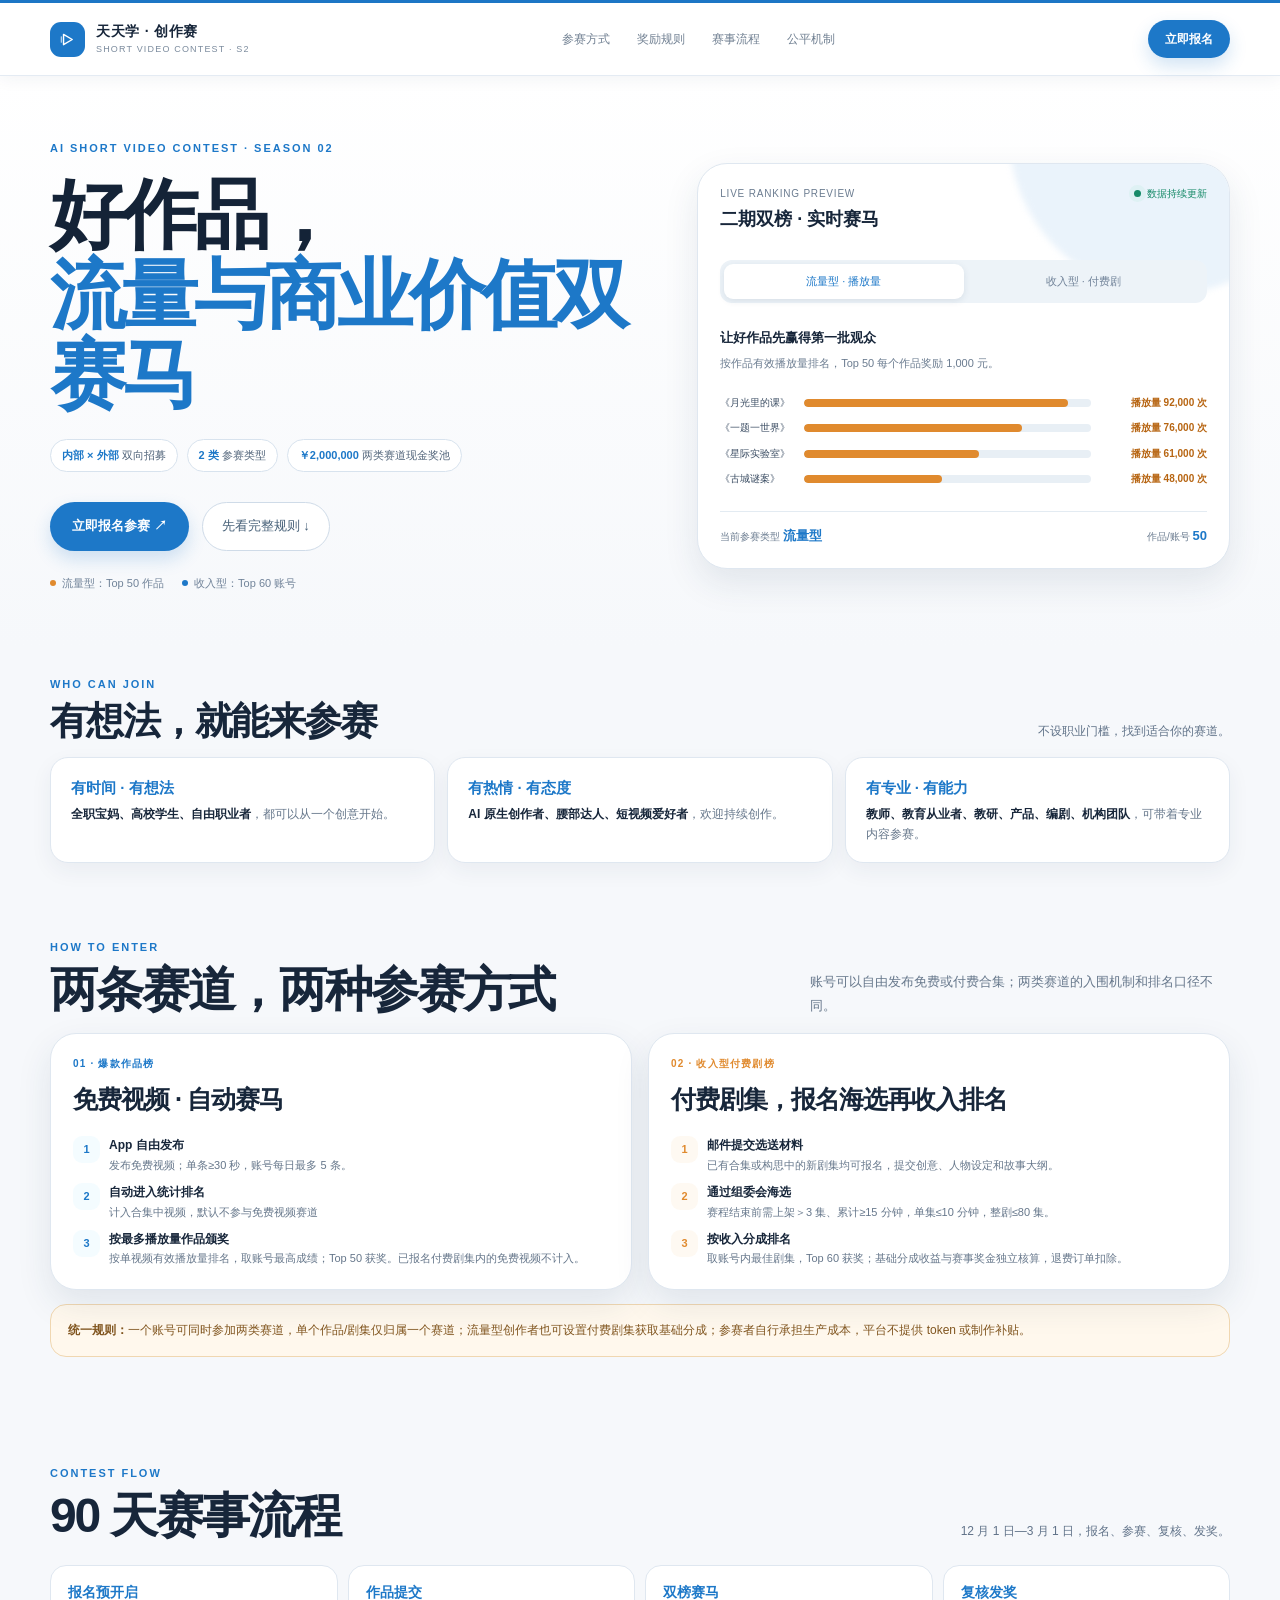
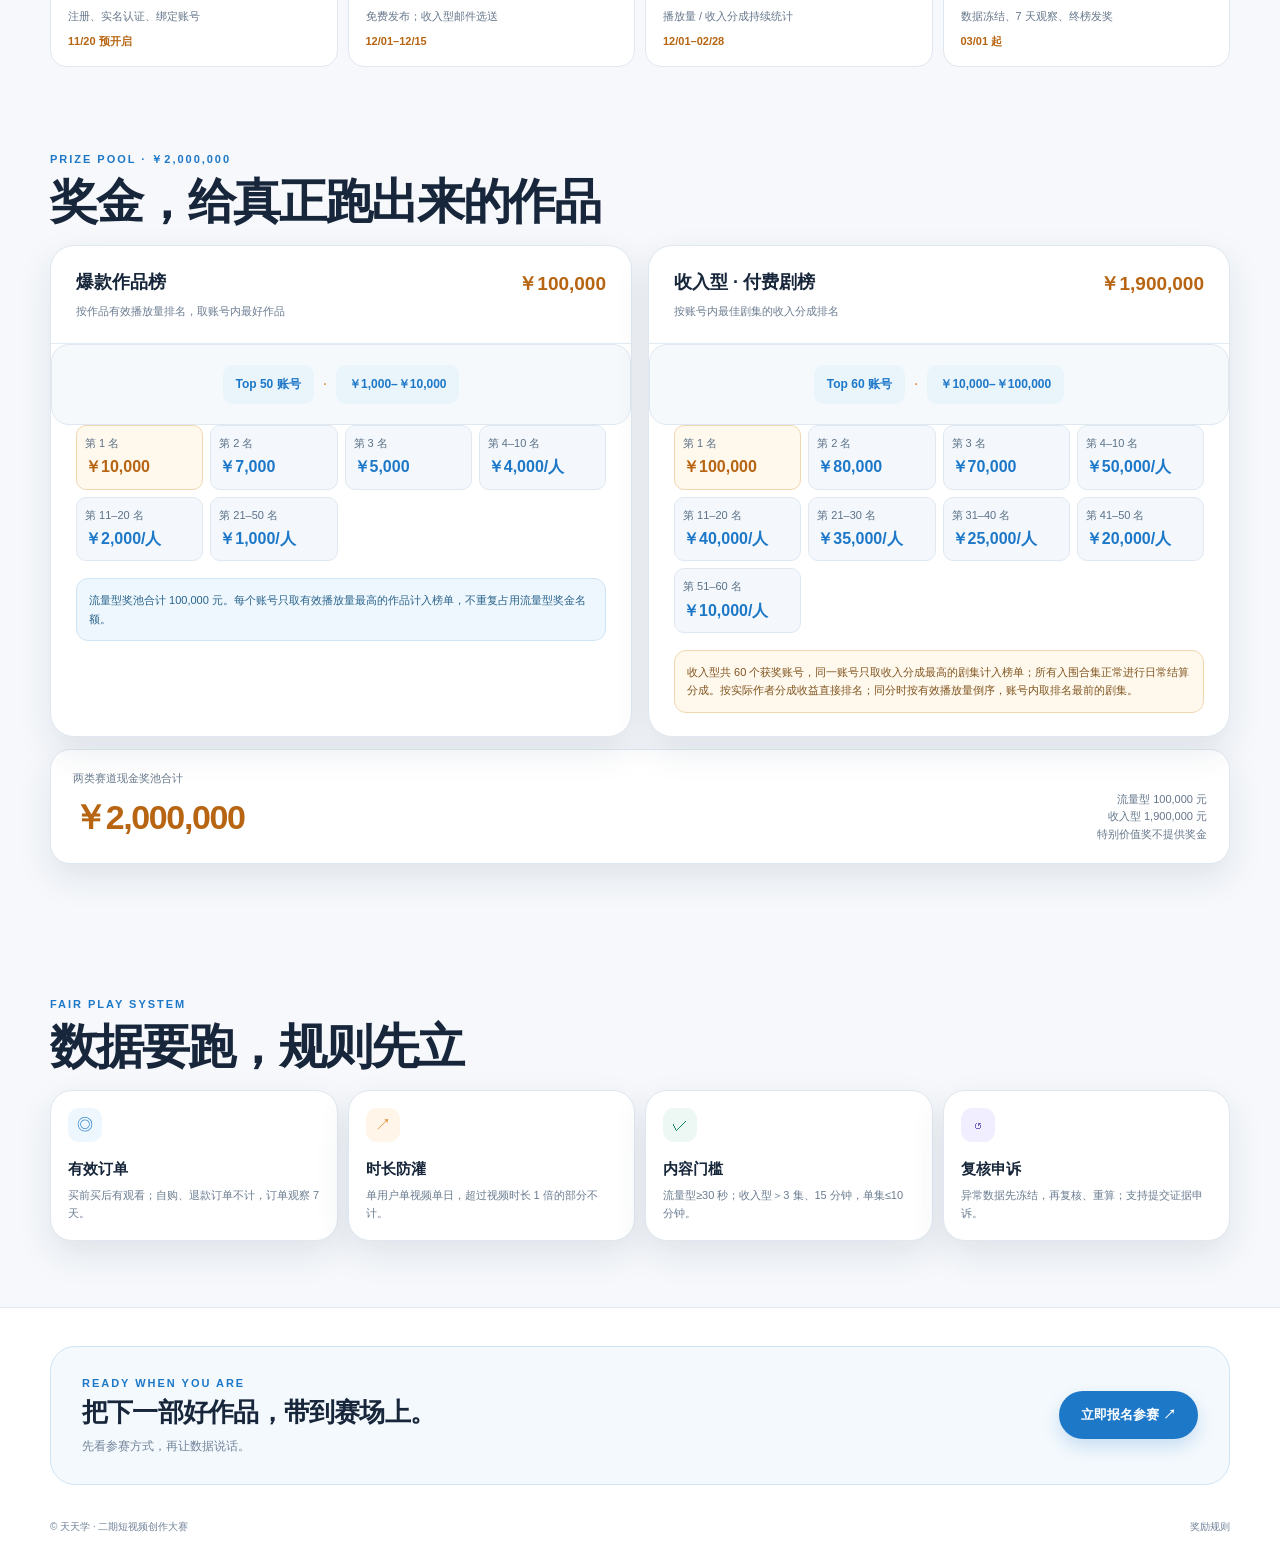
==== commit b0fef5ff: "Revert "refine: soften public prize tier details" This reverts commit 457652ea163f96585f4374875f1439" ====
--- a/contest/index.html
+++ b/contest/index.html
@@ -58,7 +58,6 @@
     .score-bars{gap:10px}.bar-track{background:#e8eff5}.bar-fill{background:#e08a2e}.bar-fill.blue{background:#1d78c8}.bar-row em{color:#b76512}.score-footer{border-color:#e3ebf2}.score-footer strong{color:#1d78c8}
     .bar-row{grid-template-columns:76px 1fr 108px}.bar-row em{white-space:nowrap;font-size:10px}
     .score-footer{position:relative;left:auto;right:auto;bottom:auto;margin-top:24px}
-    .prize-ladder[data-public-summary]{grid-template-columns:repeat(3,1fr)}
     .section{padding:66px 0}.section-head{margin-bottom:22px}.section-head h2{color:#17263a}.section-head p{font-size:12px}
     .objective{min-height:145px;padding:20px}.objective:after{background:#edf5fb}.objective h3{margin:14px 0 5px;font-size:16px}.objective p{color:#6b7c90}
     .track.flow,.track.sales{background:#fff!important}.track:before{background:#edf5fb}.track.sales:before{background:#fff5e8}.track-kicker{color:#1d78c8}.sales .track-kicker{color:#e08a2e}.track-chip{color:#1d78c8;background:#edf5fb;border-color:#cfe4f4}.sales .track-chip{color:#b76512;background:#fff5e8;border-color:#f0d7b1}.track-metrics div,.prize-row,.value-award-grid div{background:#f5f8fb}.track-metrics b{color:#17263a}.track-metrics span,.track-foot{color:#718399}.track-foot{border-color:#e3ebf2}.track-foot a{color:#1d78c8}.flow .track-foot a{color:#1d78c8}
@@ -192,9 +191,6 @@
       const flowCard=$('#prizes .flow-card');
       if(flowCard){const title=flowCard.querySelector('.rule-card-head h3');if(title)title.textContent='爆款作品榜'}
       const salesCard=$('#prizes .rules-grid .rule-card:not(.flow-card)');if(salesCard){const note=salesCard.querySelector('.winner-note');if(note)note.textContent='收入型共 60 个获奖账号，同一账号只取收入分成最高的剧集计入榜单；所有入围合集正常进行日常结算分成。按实际作者分成收益直接排名；同分时按有效播放量倒序，账号内取排名最前的剧集。';const range=salesCard.querySelector('.formula strong:last-child');if(range)range.textContent='￥10,000–￥100,000'}
-      const publicPrizeSummary=(card,items)=>{const ladder=card?.querySelector('.prize-ladder');if(!ladder)return;ladder.innerHTML=items.map(([label,value])=>`<div class="prize-row"><small>${label}</small><strong>${value}</strong></div>`).join('');ladder.dataset.publicSummary='1'};
-      publicPrizeSummary($('#prizes .flow-card'),[['获奖名额','Top 50'],['奖金档位','￥1,000–￥4,000 · 若干名'],['高奖档位','￥5,000–￥10,000 · 少量名额']]);
-      publicPrizeSummary(salesCard,[['获奖名额','Top 60'],['奖金档位','￥10,000–￥30,000 · 若干名'],['高奖档位','￥35,000–￥100,000 · 少量名额']]);
       const totalBadge=$('.hero-badges .badge:last-child b');if(totalBadge)totalBadge.textContent='￥2,000,000';
       const prizeEyebrow=$('#prizes .section-head .eyebrow');if(prizeEyebrow)prizeEyebrow.textContent='PRIZE POOL · ￥2,000,000';
       const total=$('#prizes .pool-total');if(total){const amount=total.querySelector('strong');const detail=total.querySelector('span');if(amount)amount.textContent='￥2,000,000';if(detail)detail.innerHTML='流量型 100,000 元<br>收入型 1,900,000 元<br>特别价值奖不提供奖金'}
